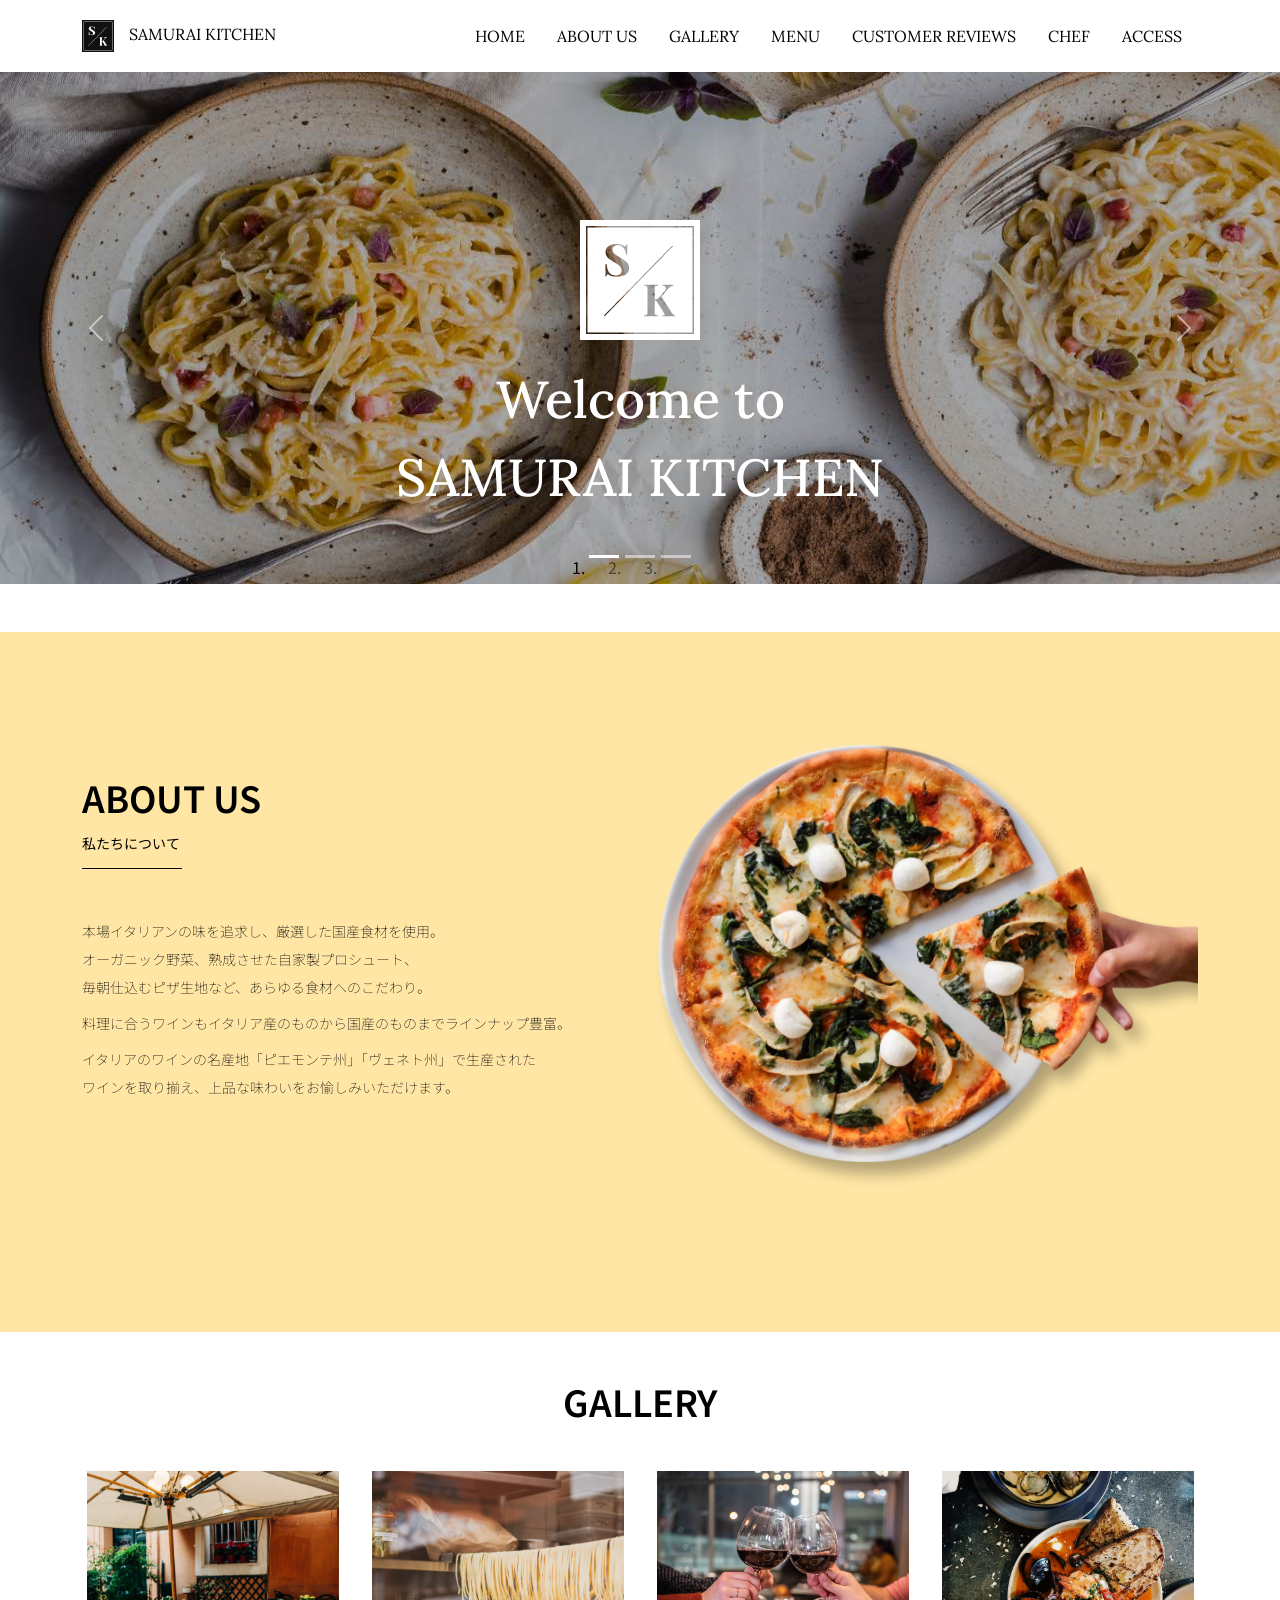
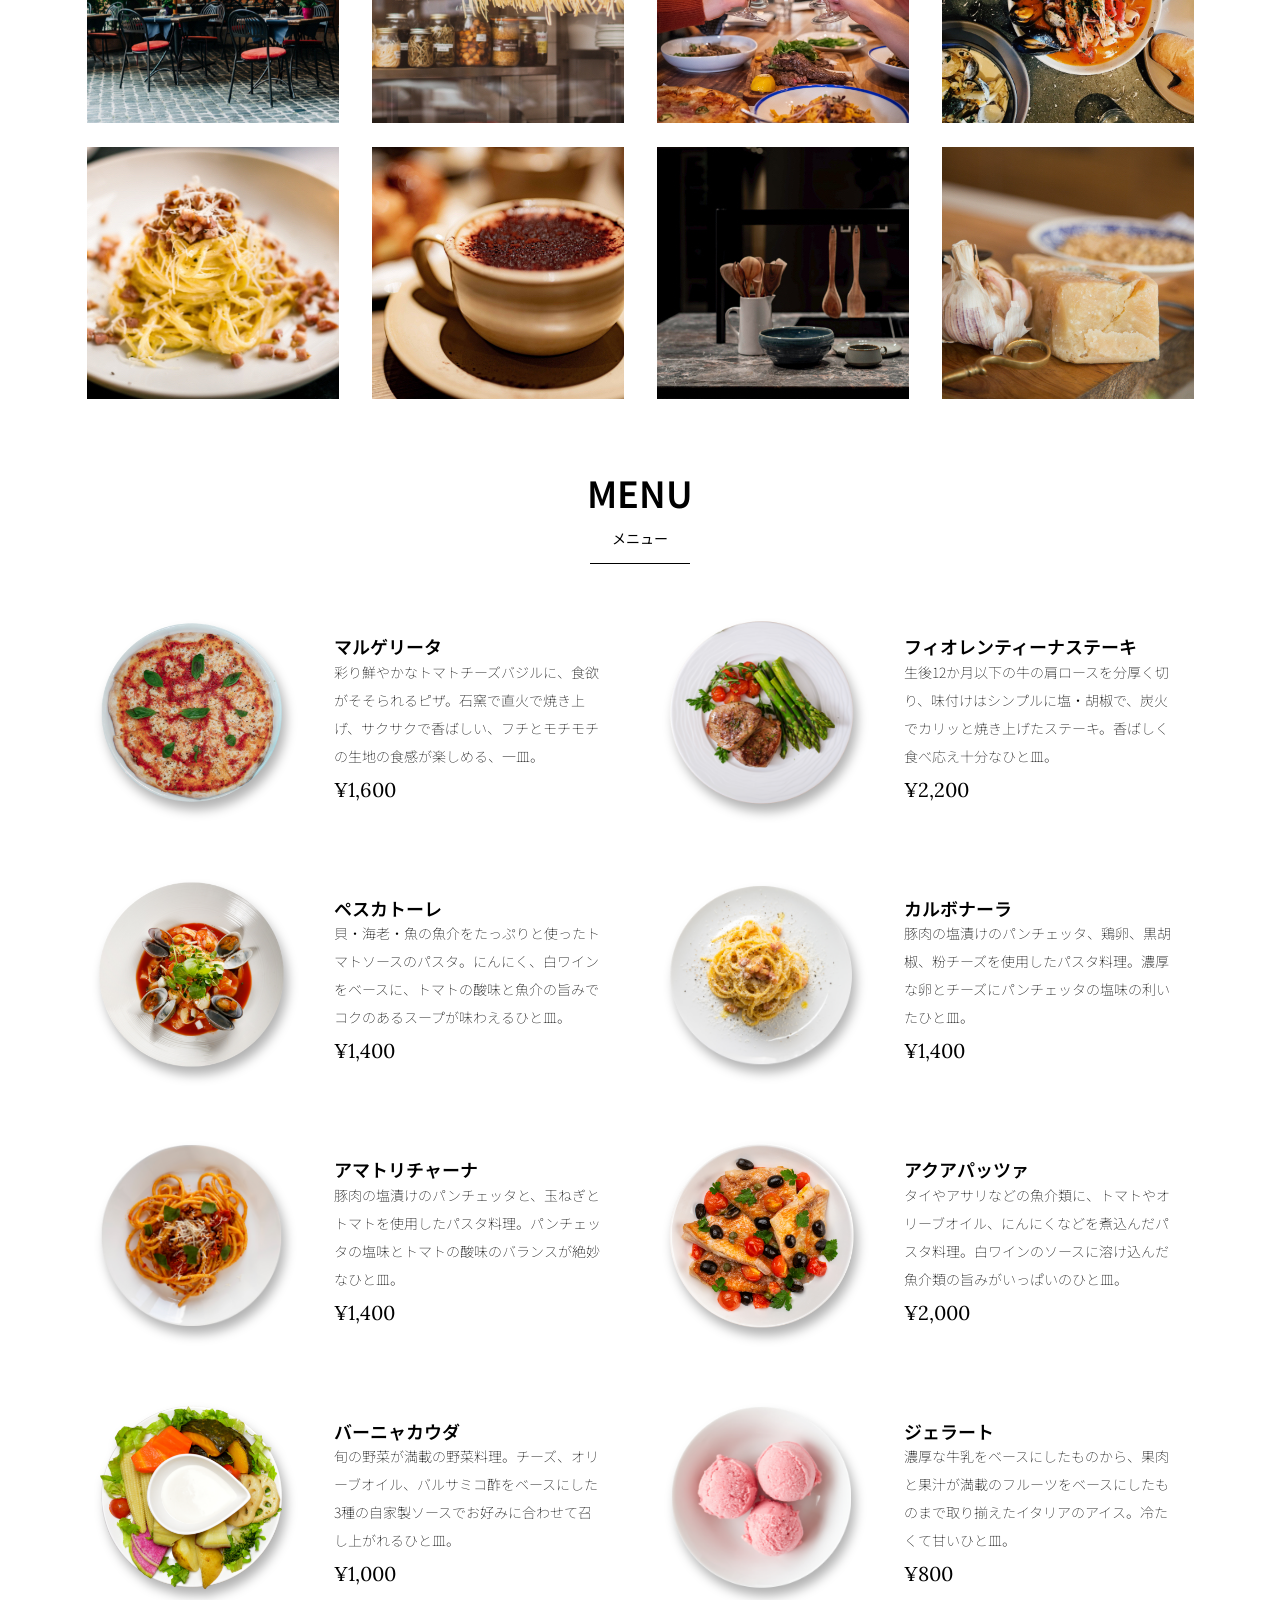
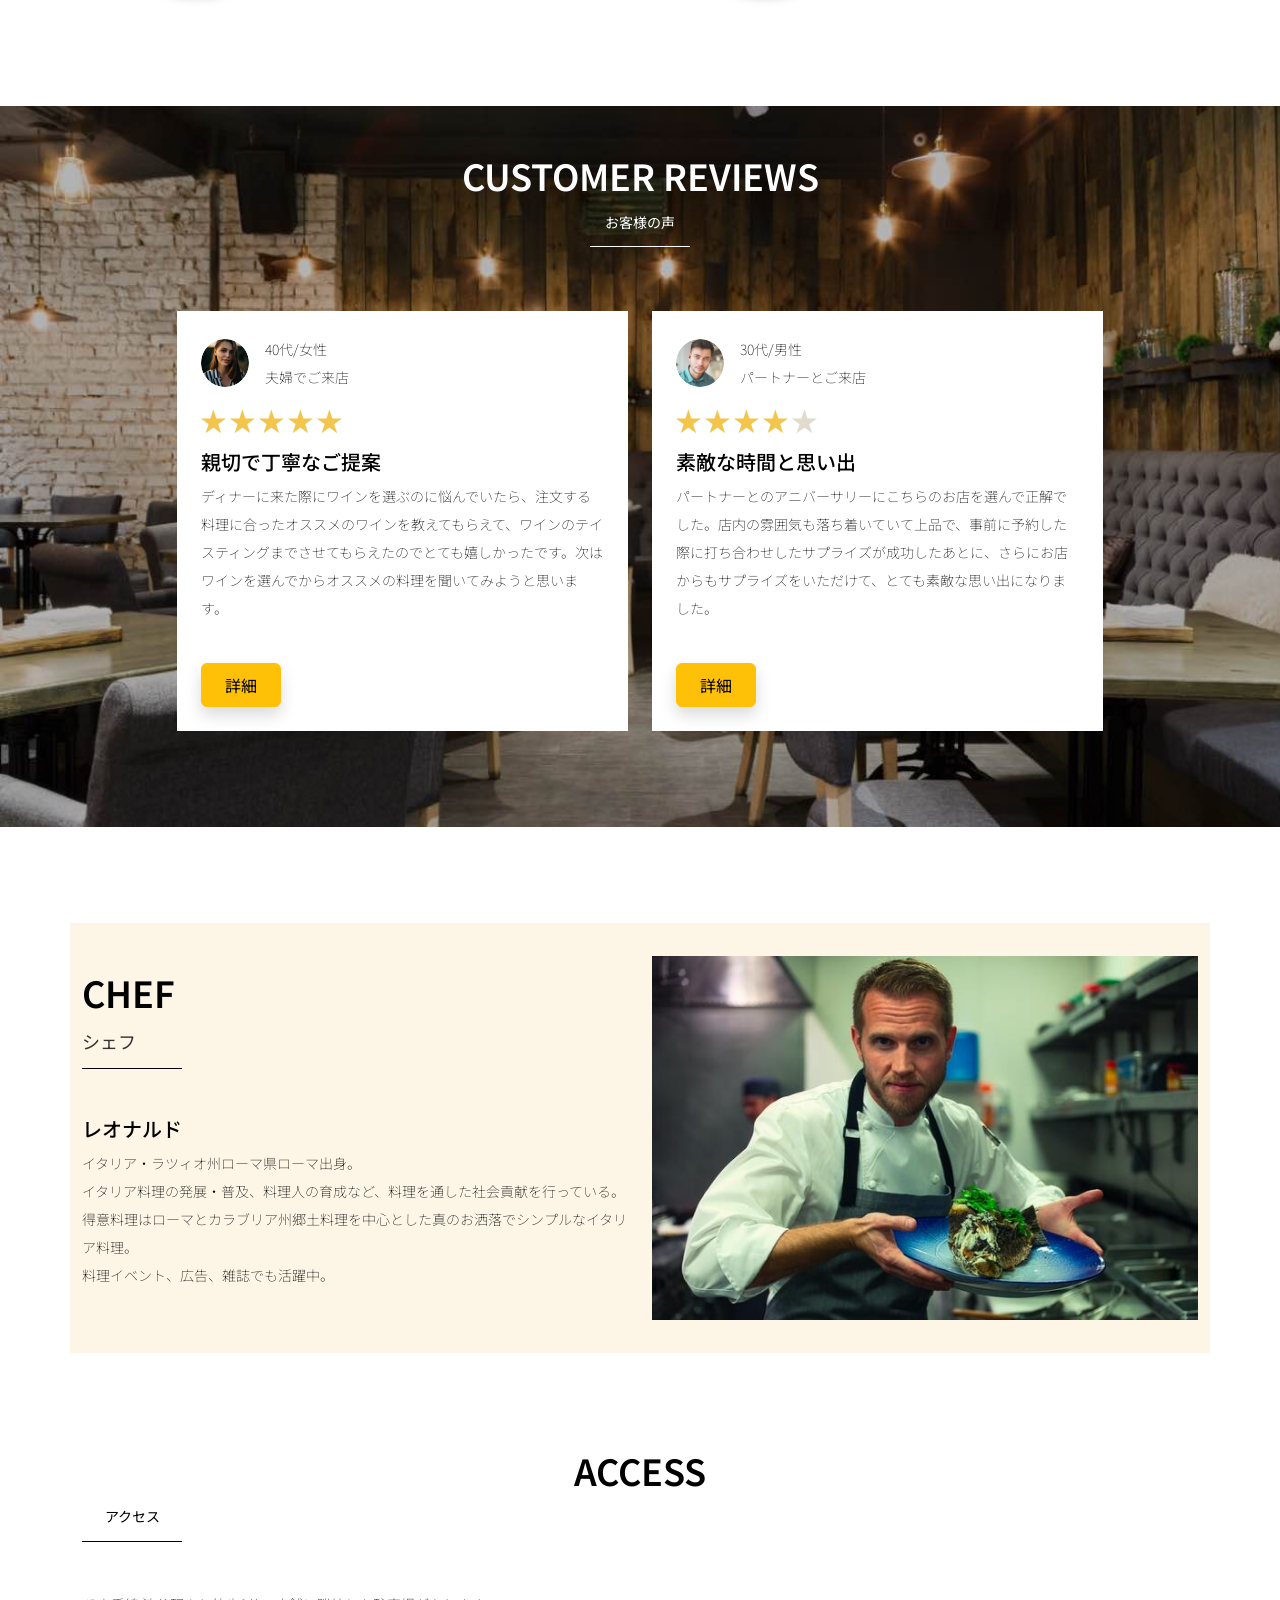
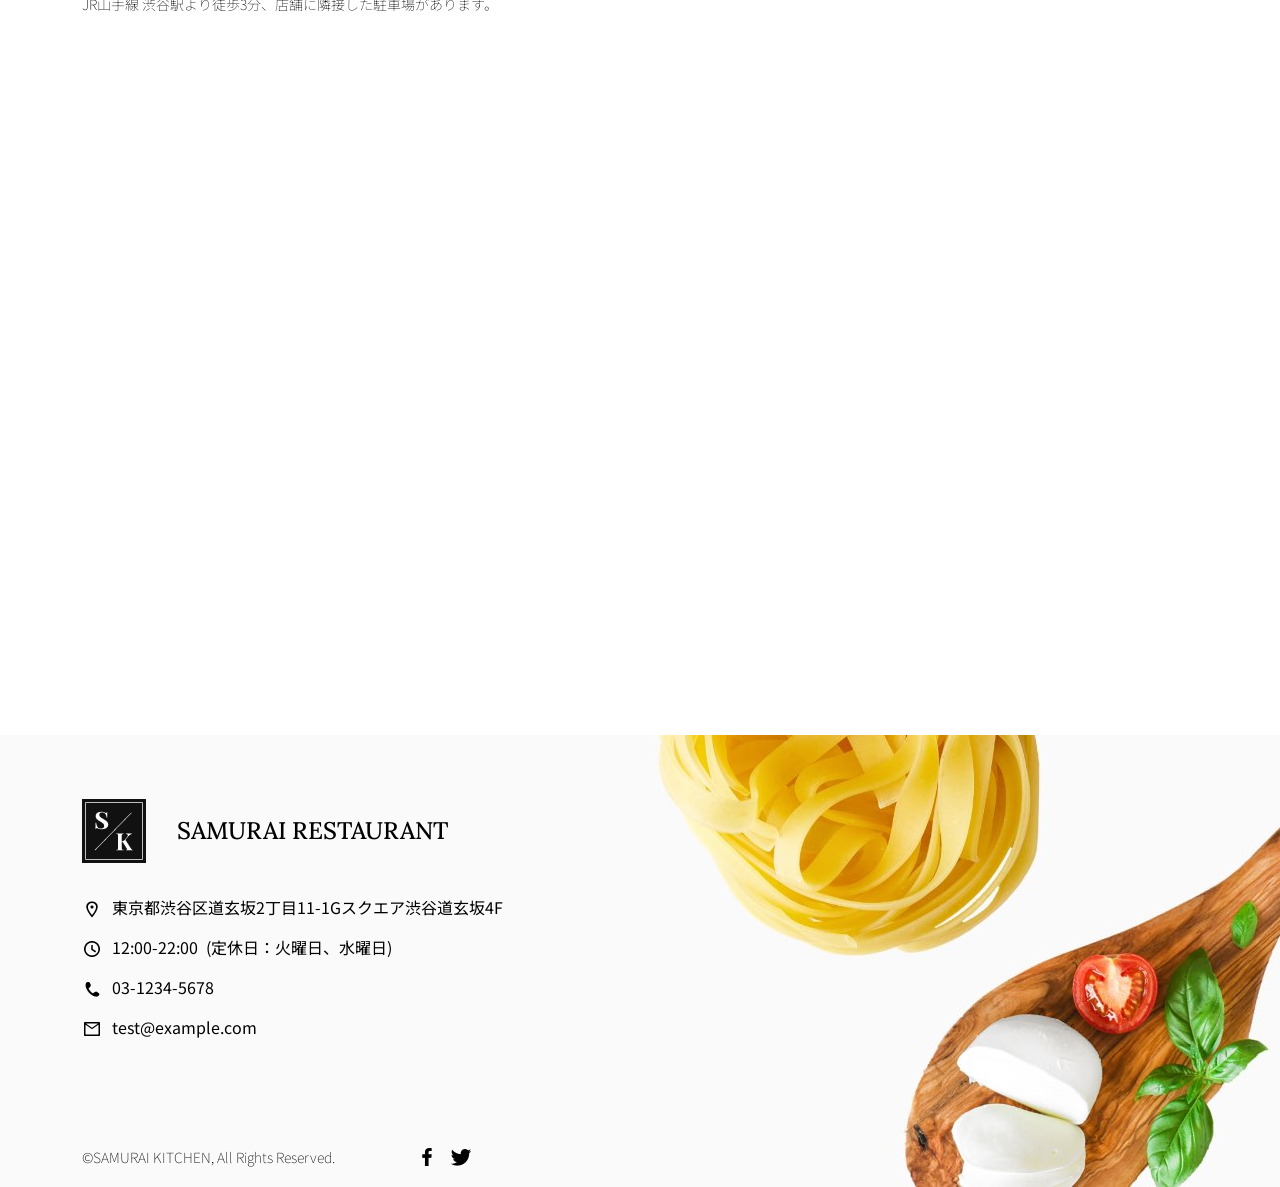
==== kadai_015/index.html @ 4222fc72 "ｶﾀﾞｲ_015" ====
<!doctype html>
<html lang="ja">

<head>
  <meta charset="utf-8">
  <meta name="viewport" content="width=device-width, initial-scale=1">
  <meta name="description" content="">
  <meta name="author" content="SAMURAI ENGINEER">
  <title>SAMURAI XD_HTML教材</title>
  <!-- ************************************************ bootstrap.min.cssの読み込み -->
  <link href="https://cdn.jsdelivr.net/npm/bootstrap@5.0.0-beta1/dist/css/bootstrap.min.css" rel="stylesheet"
    integrity="sha384-giJF6kkoqNQ00vy+HMDP7azOuL0xtbfIcaT9wjKHr8RbDVddVHyTfAAsrekwKmP1" crossorigin="anonymous">
  <!-- ************************************************ bootstrap.bundle.min.jsの読み込み -->
  <script src="https://cdn.jsdelivr.net/npm/bootstrap@5.0.0-beta1/dist/js/bootstrap.bundle.min.js"
    integrity="sha384-ygbV9kiqUc6oa4msXn9868pTtWMgiQaeYH7/t7LECLbyPA2x65Kgf80OJFdroafW" crossorigin="anonymous" defer>
  </script>

  <!-- ************************************************ Google Font読み込み -->
  <link rel="preconnect" href="https://fonts.gstatic.com">
  <link href="https://fonts.googleapis.com/css2?family=Lora&display=swap" rel="stylesheet">
  <link href="https://fonts.googleapis.com/css2?family=Noto+Sans+JP:wght@300&display=swap" rel="stylesheet">
  <!-- ************************************************ Font Awesome -->
  <link rel="stylesheet" href="https://use.fontawesome.com/releases/v5.1.0/css/all.css"
    integrity="sha384-lKuwvrZot6UHsBSfcMvOkWwlCMgc0TaWr+30HWe3a4ltaBwTZhyTEggF5tJv8tbt" crossorigin="anonymous">
  <!-- ************************************************今回作成する styles.cssの読み込み -->
  <link href="stylesheet/style.css" rel="stylesheet">
  <!-- ************************************************  -->
</head>

<body>
  <main>
    <!-- ************************************************ ナビゲーションバー開始 -->
    <!-- navbarでナビゲーションバー作成。navbar-expand-lgで画面幅が広いときハンバーガーボタンを非表示。 -->
    <nav class="navbar navbar-expand-lg">
      
      <!-- navbarのコンテナ -->
      <div class="container">
         <!-- navbar-brandはロゴ部分。独自クラスのmy_navbar_brandで細かな調整。 -->
        <a class="navbar-brand my_navbar_brand">
          
          <!-- ロゴのアイコンを配置。navbar_brand_logoは独自クラス。 -->
          <img class="img-fluid navbar_brand_logo" src="img/site_logo.png" alt="サンプル画像"><span>SAMURAI KITCHEN</span>
        </a>
        
         <!-- navbar-togglerはハンバーガーボタンを表示・非表示にするクラス。 -->
        <div class="navbar-toggler hamburger_menu" data-bs-toggle="collapse" data-bs-target="#navbarNav"
           aria-controls="navbarNav" aria-expanded="false" aria-label="Toggle navigation">
          <input type="checkbox" id="hamburger_btn_check">
          <label for="hamburger_btn_check" class="hamburger_btn">
            <img class="btn_open" src="img/button_open.png" alt="ナビゲーションバーのボタン">
            <img class="btn_close" src="img/button_close.png" alt="ナビゲーションバーのボタン">
          </label>
        </div>

        <!-- これ以降がナビゲーションメニュー部分。説明は後述。 -->
        <div class="collapse navbar-collapse justify-content-end" id="navbarNav">
          <ul class="navbar-nav">
          <li class="nav-item px-2">
             <a class="nav-link my_nav_link my-2" aria-current="page" href="#">HOME</a>
           </li>
           <li class="nav-item px-2">
             <a class="nav-link my_nav_link my-2" href="#about">ABOUT US</a>
           </li>

           <li class="nav-item px-2">
             <a class="nav-link my_nav_link my-2" href="#gallery">GALLERY</a>
           </li>
           <li class="nav-item px-2">
             <a class="nav-link my_nav_link my-2" href="#menu">MENU</a>
           </li>

           <li class="nav-item px-2">
             <a class="nav-link my_nav_link my-2" href="#review">CUSTOMER REVIEWS</a>
           </li>

              <li class="nav-item px-2">
             <a class="nav-link my_nav_link my-2" href="#chef">CHEF</a>
           </li>

           <li class="nav-item px-2">
             <a class="nav-link my_nav_link my-2" href="#access">ACCESS</a>
           </li>

         </ul>
       </div>
     </div>
   </nav>

    <!-- ************************************************ ナビゲーションバー終了 -->

    <!-- ************************************************ カルーセル開始 -->
 <!-- idのmyCarouselはインジケーター部分のdata-bs-targetと紐付く必要がある。mb-5で下方向に余白追加。 -->
   <div id="myCarousel" class="carousel slide mb-5" data-bs-ride="carousel">
 <!-- インジケーター部分 -->
     <ol class="carousel-indicators">
       <!-- この箇所と前述のidは紐付いている。data-bs-slide-toの番号がカルーセルの順番。 -->
       <li data-bs-target="#myCarousel" data-bs-slide-to="0" class="active"></li>
       <li data-bs-target="#myCarousel" data-bs-slide-to="1"></li>
       <li data-bs-target="#myCarousel" data-bs-slide-to="2"></li>
     </ol>
 <!-- carousel-inner：カルーセルのキャプションと背景画像の部分。現在は1枚目だけ表示。 -->
     <div class="carousel-inner">
       <div class="carousel-item active">
         <img src="img/slider-1.jpg" alt="SAMURAI KITCHEN-1">
         <div class="carousel-caption">
            <!-- 独自クラスで位置とフォントを変更 -->
          <h1 class="my_carousel_caption">
             Welcome to<br>
             SAMURAI KITCHEN
           </h1>
         </div>
       </div>
       <!-- カルーセル2枚目 -->
 <div class="carousel-item">
   <img src="img/slider-2.jpg" alt="サンプル画像">
   <div class="carousel-caption">
     <h1 class="my_carousel_caption">
        The fabulous combination of&nbsp;wine&nbsp;and&nbsp;food
     </h1>
   </div>
 </div>
 <!-- カルーセル３枚目 -->
 <div class="carousel-item">
   <img src="img/slider-3.jpg" alt="サンプル画像">
   <div class="carousel-caption">
     <h1 class="my_carousel_caption">Get the Italian taste<br>
       at the SAMURAI&nbsp;KITCHEN
     </h1>
   </div>
 </div>
     </div>

 <!-- コントロールボタン 左側 -->
     <a class="carousel-control-prev" href="#myCarousel" role="button" data-bs-slide="prev">
       <span class="carousel-control-prev-icon" aria-hidden="true"></span>
       <span class="visually-hidden">Previous</span>
     </a>

     <!-- コントロールボタン 右側 -->
     <a class="carousel-control-next" href="#myCarousel" role="button" data-bs-slide="next">
       <span class="carousel-control-next-icon" aria-hidden="true"></span>
       <span class="visually-hidden">Next</span>
     </a>
   </div>







    <!-- ************************************************ カルーセル終了 -->

    <!-- ************************************************ アバウトセクション開始 -->
   <section class="about_us_bg" id="about">
  <div class="container py-5 mb-5">
    <div class="row">
      
        <!--コンテンツの中央揃え。上下方向にパディング（サイズ5）。下方向にマージン（サイズ5）。 -->
    <div class="container py-5 mb-5">
         <!-- rowクラス（行） -->
        <div class="row">
           <!-- 左側カラム（6/12分割） -->
            <div class="col-lg-6 text-left">
                <!-- 上下方向にパディング（サイズ5） -->
                 <div class="py-5">
                   <!-- 下方向にマージン（サイズ5） -->
                    <h2 class="section_title about mb-5">
                      ABOUT US
                    </h2>
                     <!-- 下方向にマージン（サイズ2） -->
             <p class="mb-2">
               本場イタリアンの味を追求し、厳選した国産食材を使用。<br>
               オーガニック野菜、熟成させた自家製プロシュート、<br>
               毎朝仕込むピザ生地など、あらゆる食材へのこだわり。<br>
             </p>
                <!-- 下方向にマージン（サイズ2） -->
             <p class="mb-2">
               料理に合うワインもイタリア産のものから国産のものまでラインナップ豊富。<br>
             </p>
             
             <!-- 下方向にマージン（サイズ2） -->
             <p class="mb-2">
               イタリアのワインの名産地「ピエモンテ州」「ヴェネト州」で生産された<br>
               ワインを取り揃え、上品な味わいをお愉しみいただけます。<br>
             </p>
                 </div>
            </div>
            <!-- 右側カラム（6/12分割） -->
         <div class="col-lg-6">

              <!-- 画像を配置 -->
           <img src="img/img-about-us.png" class="img-fluid" alt="pizza">
         </div>
       </div>
     </div>

      

    </section>

    <!-- ************************************************ アバウトセクション終了 -->

    <!-- ************************************************ ギャラリーセクション開始 -->
    <section id="gallery">
      <div class="container mb-5">
        <h2 class="mb-3 section_title text text-center">GALLERY</h2>
        <p class="text-center mb-5">
        </p>

        <div class="row">
         
            <div class="col-6 col-lg-3 mb-4 d-flex justify-content-center">
              <img class="img-gluid" src="img/gallery-1.jpg" alt="サンプル画像１">
          </div>

              
          <div class="col-6 col-lg-3 mb-4 d-flex justify-content-center">
              <img class="img-gluid" src="img/gallery-2.jpg" alt="サンプル画像2">
          </div> 

        
          <div class="col-6 col-lg-3 mb-4 d-flex justify-content-center">
              <img class="img-gluid" src="img/gallery-3.jpg" alt="サンプル画像3">
          </div>

               
         <div class="col-6 col-lg-3 mb-4 d-flex justify-content-center">
              <img class="img-gluid" src="img/gallery-4.jpg" alt="サンプル画像4">
          </div>

               
         <div class="col-6 col-lg-3 mb-4 d-flex justify-content-center">
              <img class="img-gluid" src="img/gallery-5.jpg" alt="サンプル画像5">
          </div>

         <div class="col-6 col-lg-3 mb-4 d-flex justify-content-center">
              <img class="img-gluid" src="img/gallery-6.jpg" alt="サンプル画像6">
          </div>

                
         <div class="col-6 col-lg-3 mb-4 d-flex justify-content-center">
              <img class="img-gluid" src="img/gallery-7.jpg" alt="サンプル画像7">
          </div>

                 
         <div class="col-6 col-lg-3 mb-4 d-flex justify-content-center">
              <img class="img-gluid" src="img/gallery-8.jpg" alt="サンプル画像8">
          </div>
                  </div>
    </section>
    <!-- ************************************************ ギャラリーセクション終了 -->

    <!-- ************************************************ メニューセクション -->
 <section id="menu">
      <div class="container">
        <div class="row">
          <div class="col-lg-12">
            <h2 class="section_title menu text-center mb-5">MENU</h2>
          </div>
        </div>
      </div>

      <div class="container mb-5">
        <div class="row">
          <div class="col-12 col-lg-6">
            <div class="row g-0 mb-4">
              <div class="col-12 col-lg-5 text-center">
                <img src="img/margherita.png" class="img-fluid" alt="マルゲリータ">
              </div>
              <div class="col-12 col-lg-7 p-4">
              <h4 class="mb-0 menu_title">マルゲリータ</h4>
                <p class="my-auto">彩り鮮やかなトマトチーズバジルに、食欲がそそられるピザ。石窯で直火で焼き上げ、サクサクで香ばしい、フチとモチモチの生地の食感が楽しめる、一皿。</p>
                <p class="menu_price">¥1,600</p>
              </div>
            </div>
          </div>

          <div class="col-12 col-lg-6">
            <div class="row g-0 mb-4">
              <div class="col-12 col-lg-5 text-center">
              <img src="img/steak.png" class="img-fluid" alt="フィオレンティーナステーキ">
              </div>
              <div class="col-12 col-lg-7 p-4">
                <h4 class="mb-0 menu_title">フィオレンティーナステーキ</h4>
                <p class="my-auto">生後12か月以下の牛の肩ロースを分厚く切り、味付けはシンプルに塩・胡椒で、炭火でカリッと焼き上げたステーキ。香ばしく食べ応え十分なひと皿。</p>
                <p class="menu_price">¥2,200</p>
              </div>
            </div>
          </div>

          <div class="col-12 col-lg-6">
            <div class="row g-0 mb-4">
              <div class="col-12 col-lg-5 text-center">
                <img src="img/pescatore.png" class="img-fluid" alt="ペスカトーレ">
              </div>
              <div class="col-12 col-lg-7 p-4">
                <h4 class="mb-0 menu_title">ペスカトーレ</h4>
                <p class="my-auto">貝・海老・魚の魚介をたっぷりと使ったトマトソースのパスタ。にんにく、白ワインをベースに、トマトの酸味と魚介の旨みでコクのあるスープが味わえるひと皿。</p>
                <p class="menu_price">¥1,400</p>
              </div>
            </div>
          </div>

          <div class="col-12 col-lg-6">
            <div class="row g-0 mb-4">
              <div class="col-12 col-lg-5 text-center">
                <img src="img/carbonara.png" class="img-fluid" alt="カルボナーラ">
              </div>
              <div class="col-12 col-lg-7 p-4">
                <h4 class="mb-0 menu_title">カルボナーラ</h4>
                <p class="my-auto">豚肉の塩漬けのパンチェッタ、鶏卵、黒胡椒、粉チーズを使用したパスタ料理。濃厚な卵とチーズにパンチェッタの塩味の利いたひと皿。</p>
                <p class="menu_price">¥1,400</p>
              </div>
            </div>
          </div>

          <div class="col-12 col-lg-6">
            <div class="row g-0 mb-4">
              <div class="col-12 col-lg-5 text-center">
                <img src="img/amatriciana.png" class="img-fluid" alt="アマトリチャーナ">
              </div>
              <div class="col-12 col-lg-7 p-4">
                <h4 class="mb-0 menu_title">アマトリチャーナ</h4>
                <p class="my-auto">豚肉の塩漬けのパンチェッタと、玉ねぎとトマトを使用したパスタ料理。パンチェッタの塩味とトマトの酸味のバランスが絶妙なひと皿。</p>
                <p class="menu_price">¥1,400</p>
              </div>
            </div>
          </div>

          <div class="col-12 col-lg-6">
            <div class="row g-0 mb-4">
              <div class="col-12 col-lg-5 text-center">
                <img src="img/acqua-pazza.png" class="img-fluid" alt="アクアパッツァ">
              </div>
              <div class="col-12 col-lg-7 p-4">
                <h4 class="mb-0 menu_title">アクアパッツァ</h4>
                <p class="my-auto">タイやアサリなどの魚介類に、トマトやオリーブオイル、にんにくなどを煮込んだパスタ料理。白ワインのソースに溶け込んだ魚介類の旨みがいっぱいのひと皿。</p>
                <p class="menu_price">¥2,000</p>
              </div>
            </div>
          </div>

          <div class="col-12 col-lg-6">
            <div class="row g-0 mb-4">
              <div class="col-12 col-lg-5 text-center">
                <img src="img/bagna-cauda.png" class="img-fluid" alt="バーニャカウダ">
              </div>
              <div class="col-12 col-lg-7 p-4">
                <h4 class="mb-0 menu_title">バーニャカウダ</h4>
                <p class="my-auto">旬の野菜が満載の野菜料理。チーズ、オリーブオイル、バルサミコ酢をベースにした3種の自家製ソースでお好みに合わせて召し上がれるひと皿。</p>
                <p class="menu_price">¥1,000</p>
              </div>
            </div>
          </div>

          <div class="col-12 col-lg-6">
            <div class="row g-0 mb-4">
              <div class="col-12 col-lg-5 text-center">
                <img src="img/gelato.png" class="img-fluid" alt="ジェラート">
              </div>
              <div class="col-12 col-lg-7 p-4">
                <h4 class="mb-0 menu_title">ジェラート</h4>
                <p class="my-auto">濃厚な牛乳をベースにしたものから、果肉と果汁が満載のフルーツをベースにしたものまで取り揃えたイタリアのアイス。冷たくて甘いひと皿。</p>
                <p class="menu_price">¥800</p>
              </div>
            </div>
          </div>
        </div>
      </div>
    </section>

    <!-- ************************************************ メニューセクション終了 -->

    <!-- ************************************************ レビューセクション開始 -->
     <section id="review">
      <div class="review_wrapper">
        <div class="container py-5 mb-5">
          <div class="text-center mb-5">
            <h2 class="section_title review text-center text-white">CUSTOMER REVIEWS</h2>
          </div>
          <div class="row pb-5 justify-content-center">
            <div class="col-12 col-lg-5 mt-3">
              <div class="bg-white h_420">
                <div class="p-4">
                  <div class="d-flex align-items-center">
                    <img src="img/customer-woman.png" class="reviewer_img" alt="サンプル画像">
                    <div>
                      <p class="my-0">40代/女性</p>
                      <p class="my-0">夫婦でご来店</p>
                    </div>
                  </div>
                  <div class="my-3">
                    <img src="img/star-point.png" class="star_img" alt="star">
                    <img src="img/star-point.png" class="star_img" alt="star">
                    <img src="img/star-point.png" class="star_img" alt="star">
                    <img src="img/star-point.png" class="star_img" alt="star">
                    <img src="img/star-point.png" class="star_img" alt="star">
                  </div>
                  <h5>親切で丁寧なご提案</h5>
                  <p>
                    ディナーに来た際にワインを選ぶのに悩んでいたら、注文する料理に合ったオススメのワインを教えてもらえて、ワインのテイスティングまでさせてもらえたのでとても嬉しかったです。次はワインを選んでからオススメの料理を聞いてみようと思います。
                  </p>
                  <button type="button" class="btn btn-warning shadow fix_bottom">詳細</button>
                </div>
              </div>
            </div>
            <div class="col-12 col-lg-5 mt-3">
              <div class="bg-white h_420">
                <div class="p-4">
                  <div class="d-flex align-items-center">
                    <img src="img/customer-man.png" class="reviewer_img" alt="サンプル画像">
                    <div>
                      <p class="my-0">30代/男性</p>
                      <p class="my-0">パートナーとご来店</p>
                    </div>
                  </div>
                  <div class="my-3">
                    <img src="img/star-point.png" class="star_img" alt="star">
                    <img src="img/star-point.png" class="star_img" alt="star">
                    <img src="img/star-point.png" class="star_img" alt="star">
                    <img src="img/star-point.png" class="star_img" alt="star">
                    <img src="img/star-no-point.png" class="star_img" alt="no-star">
                  </div>
                  <h5>素敵な時間と思い出</h5>
                  <p>
                    パートナーとのアニバーサリーにこちらのお店を選んで正解でした。店内の雰囲気も落ち着いていて上品で、事前に予約した際に打ち合わせしたサプライズが成功したあとに、さらにお店からもサプライズをいただけて、とても素敵な思い出になりました。
                  </p>
                  <button type="button" class="btn btn-warning shadow fix_bottom">詳細</button>
                </div>
              </div>
            </div>
          </div>
        </div>
      </div>
    </section> 
    <!-- ************************************************ レビューセクション終了 -->
    <!--**************CHEFセクション-->
         <section id="CHEF">
          <div class="container py-5 mb-5">
      <div class="row chef_wrapper">
                <div class="col-lg-6 text-left mb-5">
            <h2 class="section_title chef mt-5 mb-5">CHEF</h2>
                  <h5>レオナルド</h5>
                  <p>
                    イタリア・ラツィオ州ローマ県ローマ出身。<br>
                    イタリア料理の発展・普及、料理人の育成など、料理を通した社会貢献を行っている。
                    <br>
                    得意料理はローマとカラブリア州郷土料理を中心とした真のお洒落でシンプルなイタリア料理。 <br>
                  料理イベント、広告、雑誌でも活躍中。
                  </p>
                </div>
                  <!-- 右側カラム（6/12分割） -->
                   <div class="col-lg-6 d-flex align-items-center">

              <!-- 画像を配置 -->
          <img src="img/chef.jpg" class="img-fluid" alt="chef">
          </div>
        </div>
      </div>
    </section> 






    <!--******************************CHEFセクションおわり-->
    <!-- ************************************************ アクセスセクション開始 -->
    <section id="access">
      <div class="container">

        <div class="row">
          <div class="col-lg-12 text-senter mb-5">
            <h2 class="section_title text-center access mb-5">ACCESS</h2>
            <p>JR山手線 渋谷駅より徒歩3分、店舗に隣接した駐車場があります。</p>
          </div>
        </div>
      </div>


      <div class="container mb-5 px-2">
        <!--まっぷ-->

        <iframe src="https://www.google.com/maps/embed?pb=!1m18!1m12!1m3!1d3241.28049738282!2d139.74691337594655!3d35.670094730585376!2m3!1f0!2f0!3f0!3m2!1i1024!2i768!4f13.1!3m3!1m2!1s0x60188b602972bb83%3A0xa6b553df33a5bd04!2zU0FNVVJBSSBFTkdJTkVFUiDkvo3jgqjjg7Pjgrjjg4vjgqI!5e0!3m2!1sja!2sjp!4v1775289536751!5m2!1sja!2sjp" 
          width="800" height="600" style="border:0;" allowfullscreen="" loading="lazy"></iframe>

          </div>
        </section>
    <!-- ************************************************ アクセスセクション終了 -->


    <!-- ************************************************ フッター開始 -->
    <!-- フッター開始 -->
    <footer id="footer">
      <div class="container">
        <div class="row">
          <div class="col-12 col-lg-6 position-relative">
            <div class="row pt-5">
              <div class="col-lg-2 text-center my-3">
                <img class="img-fluid footer_brand_logo" src="img/site_logo.png" alt="サンプル画像">
              </div>
              <div class="col-lg-10 align-self-center my-3">
                <h2 class="m-0 footer_text">SAMURAI RESTAURANT</h2>
              </div>
            </div>

            <div class="restaurant_info py-3">
              <div class="d-flex mb-3">
                <img src="img/icon-Marker.png" alt="marker">
                <p class="p-0 m-0">東京都渋谷区道玄坂2丁目11-1Gスクエア渋谷道玄坂4F</p>
              </div>
              <div class="d-flex mb-3">
                <img src="img/icon-Clock.png" alt="clock">
                <p class="p-0 m-0">12:00-22:00&nbsp;&nbsp;(定休日：火曜日、水曜日)</p>
              </div>
              <div class="d-flex mb-3">
                <img src="img/icon-Phone.png" alt="phone">
                <p class="p-0 m-0">03-1234-5678</p>
              </div>
              <div class="d-flex mb-3">
                <img src="img/icon-Mail.png" alt="mail">
                <p class="p-0 m-0">test@example.com</p>
              </div>
            </div>

            <div class="copy_right align-items-center">
              <p>
                ©SAMURAI KITCHEN, All Rights Reserved.
              </p>
              <img src="img/icon-facebook.png" class="sns_img" alt="facebook">
              <img src="img/icon-twitter.png" class="sns_img" alt="twitter">
            </div>
          </div>

          <div class="col-12 col-lg-6 d-none d-lg-block">
            <img src="img/background-footer.jpg" alt="背景画像">
          </div>
        </div>
      </div>
    </footer>
    <!-- フッター終了 -->
---- kadai_015/stylesheet/style.css ----
/* ----------------------------------------------- 共通 */
html,
body {
  overflow-x: hidden;
}

body {
  color: #000000;
  font-family: 'Noto Sans JP', sans-serif;
  padding-bottom: 0;

}

p {
  line-height: 2.0em;
  font-weight: 100;
  font-style: normal;
  font-size: 14px;

}



/* ----------------------------------------------- ナビゲーションバー */

 /* サイズを32pxの正方形へ変更 */
 .navbar_brand_logo {
  width: 32px;
  height: 32px;
  

  /* imgはインライン要素なのでインラインブロックに設定 */
  display: inline-block;

  /* "SAMURAI KITCHEN" 文字との空白を15pxに設定 */
  margin-right: 15px;
}
/* カンマで区切ると複数のクラスに適用可能 */
.my_navbar_brand,
.my_nav_link {

  /* フォントサイズを16pxに設定 */
  font-size: 16px;

  /* フォントをserif体に設定 */
  font-family: 'Lora', serif;

  /* フォント色を黒色に設定 */
  color: #000000 !important;
}

/* Bootstrapのボタンに初期設定されている周囲のborder（枠線）を消す */
.navbar-toggler {
  padding: 0 !important;
  border: none;
}
#hamburger_btn_check:checked~.hamburger_btn .btn_close {
  display:block;
}
#hamburger_btn_check:checked~.hamburger_btn .btn_open {
  display: none;
}
.btn_close {
  display: none;
}
/* ハンバーガーボタンが押されているかを判断するためのチェックボックスは隠す */
#hamburger_btn_check {
  display: none;
}

.section_title::after {
 display: block;
 font-size:14px;
 font-weight:400;
 padding:16px 0 16px;

 width:100px;
 border-bottom: solid 1px #000000;
}
/* ----------------------------------------------- カールセル */
.my_carousel_caption {  
font-size: 52px;
  padding-top:  1.25rem;
  padding-bottom: 1.25rem;
  color: #fff;
   /* テキスト中央揃え */
  text-align: center;
  font-family: 'Lora', serif;
  line-height: 1.5em;
  }
  .my_carousel_caption::before {
    content: url(../img/logoSymbol_White.png);
    display: block;
      }
    * スマートフォン画面幅（画面幅が最大375pxまで）の場合、以下のスタイルを適用。 */
    @media screen and  (max-width: 375px) {
      .my_carousel_caption {
   /* フォントサイズを27pxにする */
    font-size: 27px;
      }
    }
    /* carousel-itemの高さを32remに指定 */
.carousel-item {
  height: 32rem;
}

/*carousel-item直下の子要素imgタグに設定 */
.carousel-item>img {

  /* 絶対位置を指定 */
  position: absolute;
  top: 0;
  left: 0;
  min-width: 100%;

  /* 高さはcarousel-itemに揃える */
  height: 32rem;
}
    



/* ----------------------------------------------- アバウト */
.about::after {
  content: "私たちについて";
}
.section_title {
   /* フォントサイズ36px */
   font-size: 36px;
 
   /* フォントの太さ600 標準は400です */
   font-weight: 600;
 }

.about_us_bg {
  background-color: #ffE6A5;
}

/* ----------------------------------------------- ギャラリー */

.gallery::after {
  content: "ギャラリー";
  margin: 0 auto 0;
}



/* ----------------------------------------------- メニュー */

.menu::after {
  content: "メニュー";
  margin: 0 auto 0;

}

.menu_title {
  font-size: 18px;
  font-weight: 600;
  font-style: normal;
}
.menu_price {
  font-size: 20px;
  font-weight: 400;
  font-family: 'Lora',serif;
}

/* ----------------------------------------------- レビュー */


/* 背景画像を設定 */
.review_wrapper {
  background-image: url(../img/background-reviews.jpg);
  background-repeat: no-repeat;
  background-size: cover;
}

/* サブタイトルを擬似要素で表示 */
.review::after {
  content: "お客様の声";
  margin: 0 auto 0;
  border-bottom: solid 1px #FFFFFF;
}
/* 白い背景色の高さを固定 */
.h_420 {
  height: 420px;
  position: relative;
}

/* レビューの画像を修正 */
.reviewer_img {
  /* サイズを48px  */
  width: 48px;
  height: 48px;

  /* 円形にします */
  border-radius: 50%;
  margin-right: 16px;
}
/* 星のアイコン画像です */
.star_img {
  /* サイズを25pxにします */
  width: 25px;
  height: 25px;
}
.h_420 {
  height: 420px;
  /* positionプロパティを設定 */
  position: relative;
}
/* 詳細ボタンを下部に固定 */
.fix_bottom {
/* positionプロパティで絶対配置 */
  position: absolute;
/* ボタンのサイズ変更 */
  width: 80px;
  height: 44px;
/* 左から24px、下から24pxの位置に配置 */
  left: 24px;
  bottom: 24px;
}
/*----------シェフ*/
.chef_wrapper {
  background-color: #fdf5e6;
}
.chef::after {
  content: "シェフ";
  display: block;    /* ブロック要素で下に表示 */
  margin: 0;         /* 左寄せに変更。中央寄せしない */
  font-size: 18px;   /* 必要なら調整 */
  color: #333;       /* 必要なら調整 */
  font-weight: normal; /* 必要なら調整 */
}
.section_title {
   /* フォントサイズ36px */
   font-size: 36px;
 
   /* フォントの太さ600 標準は400です */
   font-weight: 600;
 }


/*-----------シェフおわり*/
/* ----------------------------------------------- アクセス */
.access::after {
  content: "アクセス";
}





/* ----------------------------------------------- フッター */
    #footer {
  background-color: #FAFAFA;
}

.copy_right {
  font-size: 14px;
  position: absolute;
  bottom: 1rem;
  left: 12px;
  display: flex;
}

.copy_right>p {
  margin-right: 5rem;
  margin-bottom: 0;
}

.copy_right>img.sns_img {
  height: 24px;
  width: 24px;
  margin-right: 10px;
  margin-top: 0;
}

.restaurant_info p {
  font-weight: 400;
  line-height: 1.5;
  font-size: 16px;
}

.restaurant_info img {
  width: 20px;
  height: 20px;
  margin-right: 10px;
  line-height: 1.5;
  margin-top: auto;
}

.footer_brand_logo {
  width: 64px;
  height: 64px;
  display: inline-block;
  margin-right: 15px;
}

.footer_text {
  font-size: 24px;
  font-family: 'Lora', serif;
}

@media screen and (max-width: 991px) {
  .footer_text,
  .copy_right {
    margin-top: 2rem;
    text-align: center;
    position: relative;
  }

  .copy_right>p,img {
    margin-right: 1rem;
    font-size: 14px;
    margin: 0;
    line-height: 35px;
  }
}
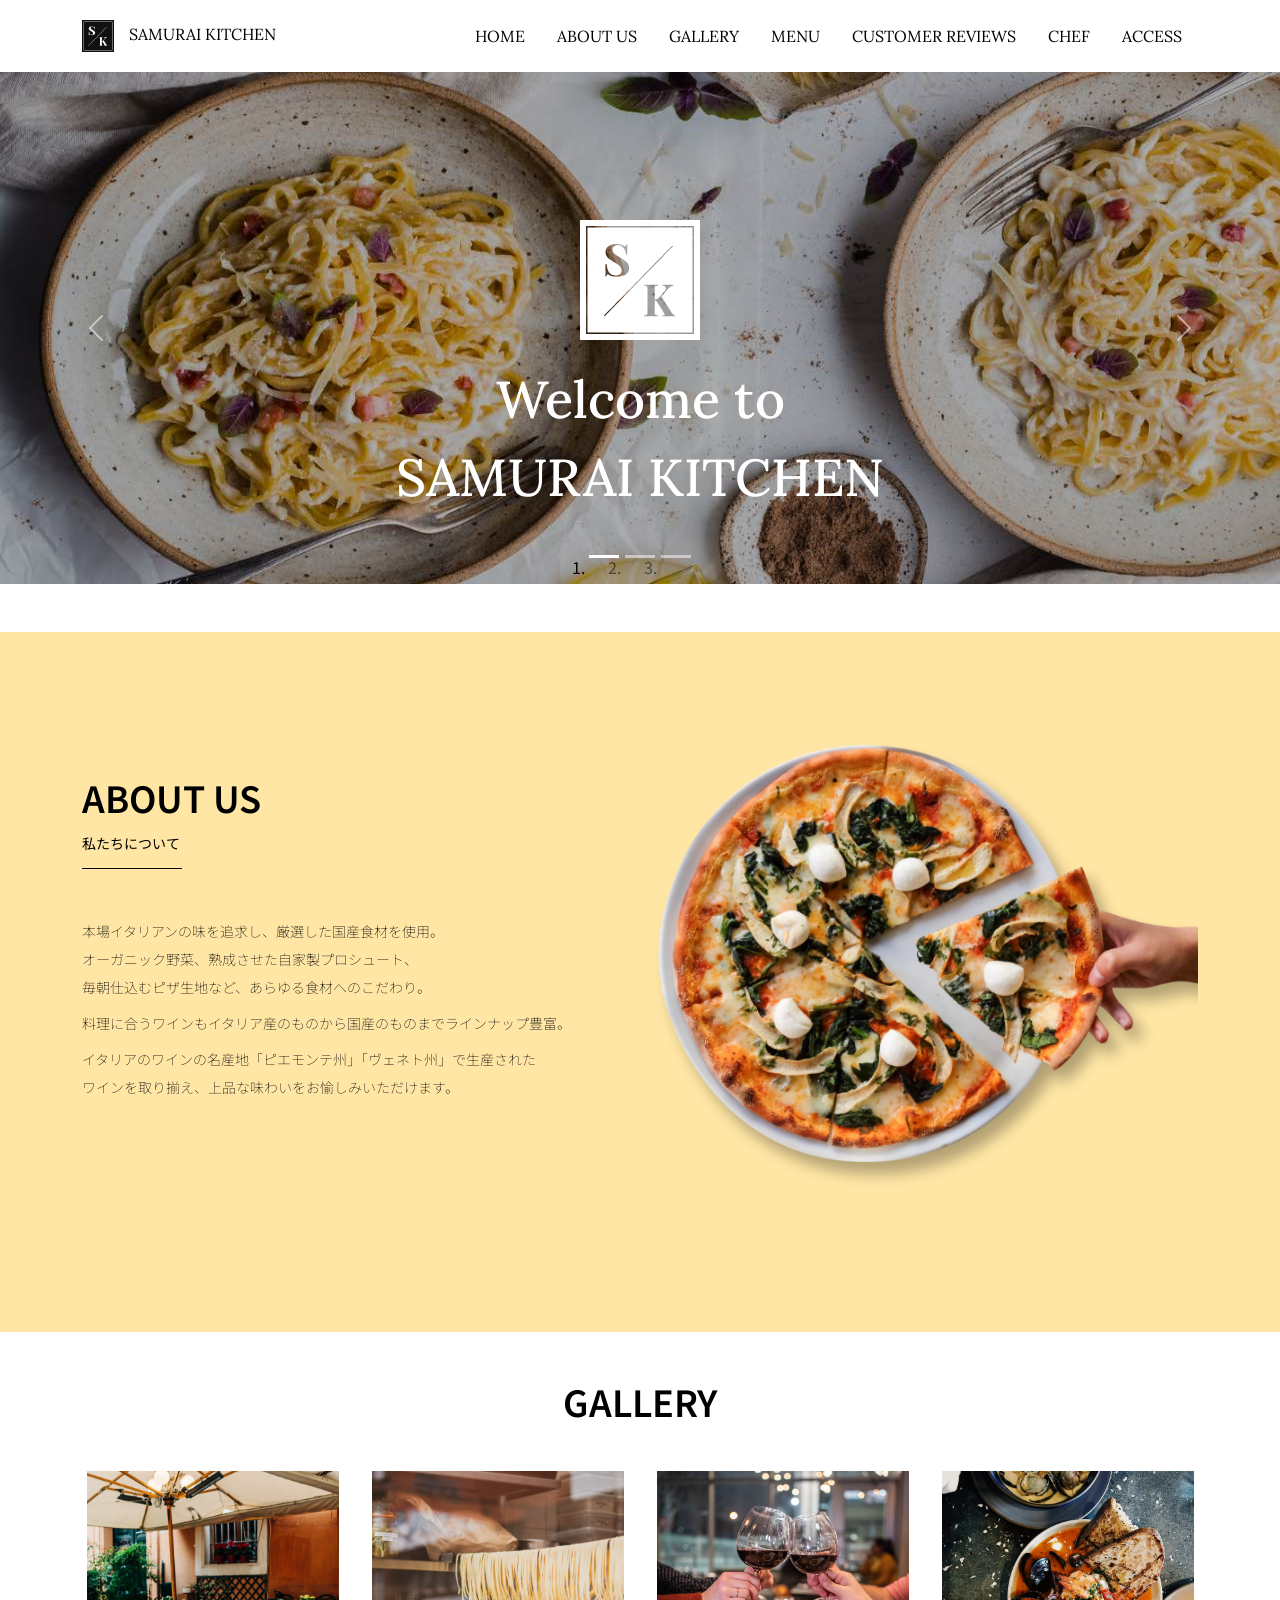
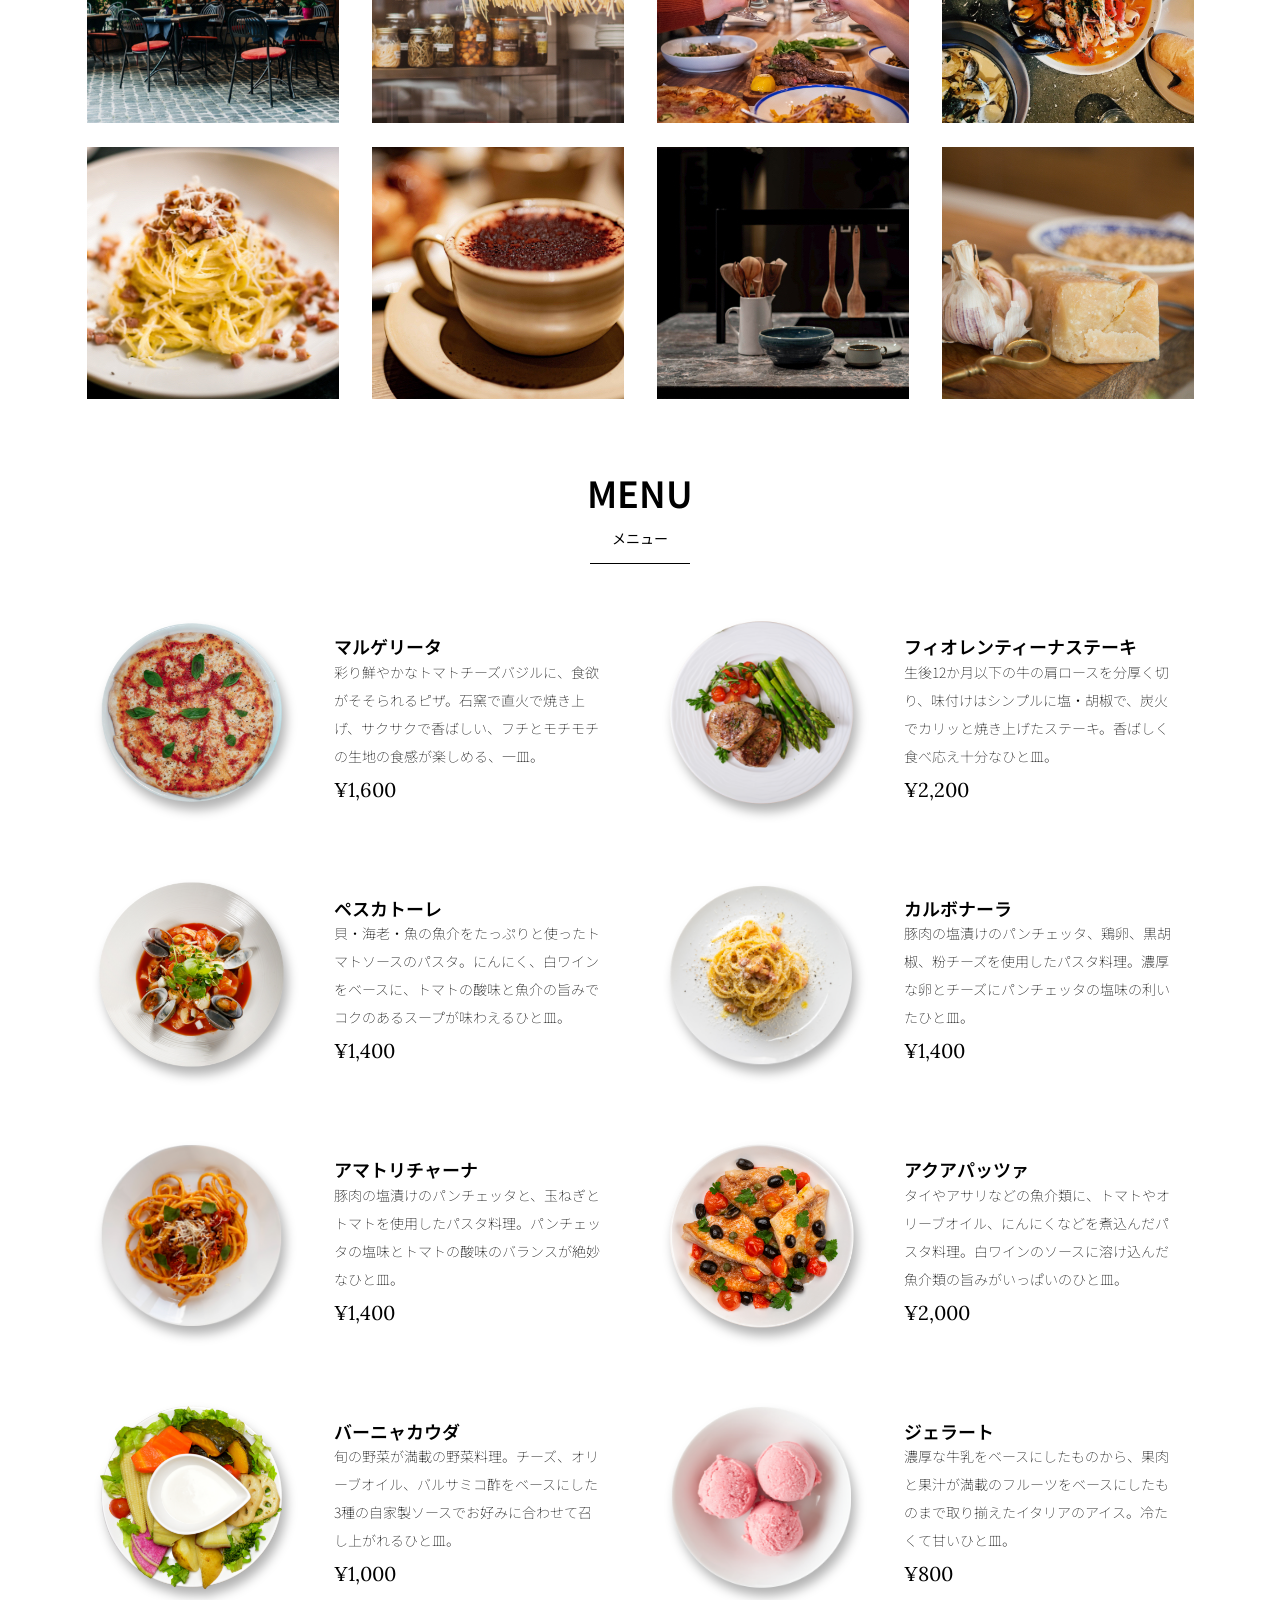
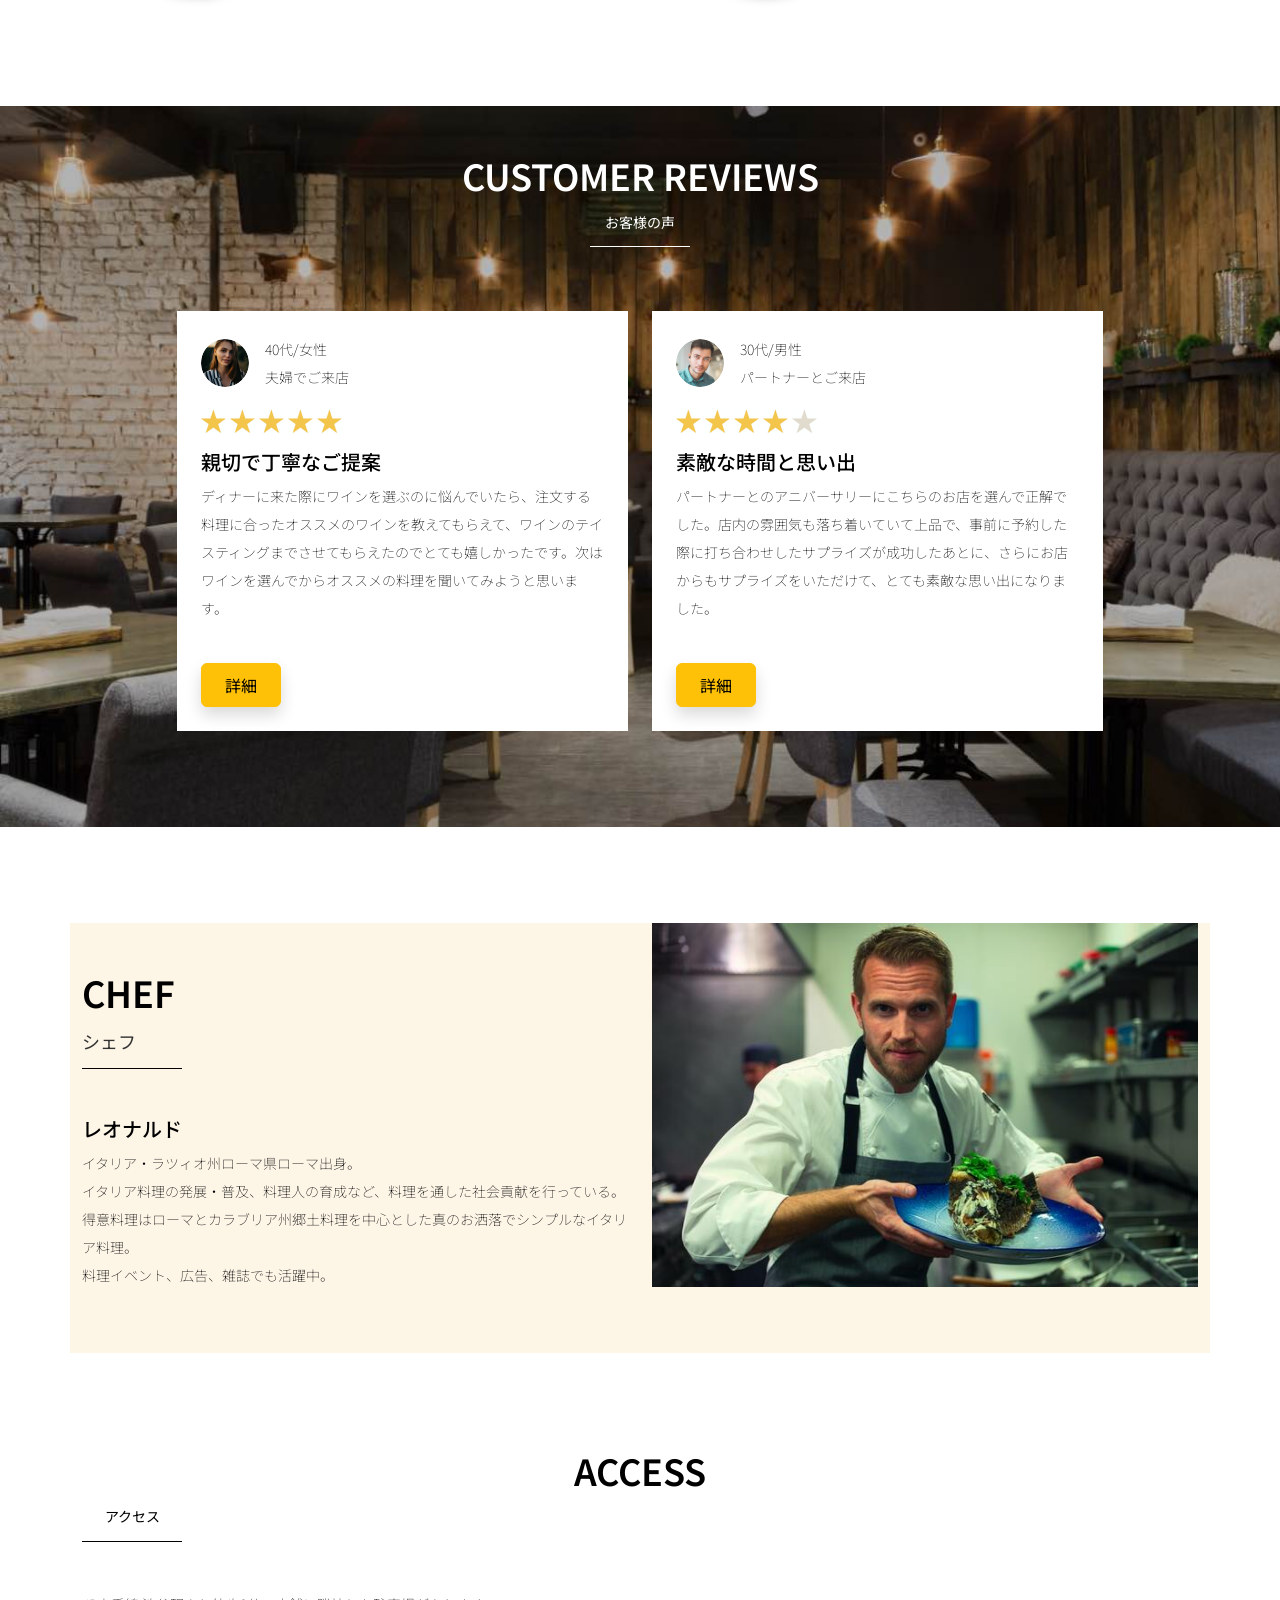
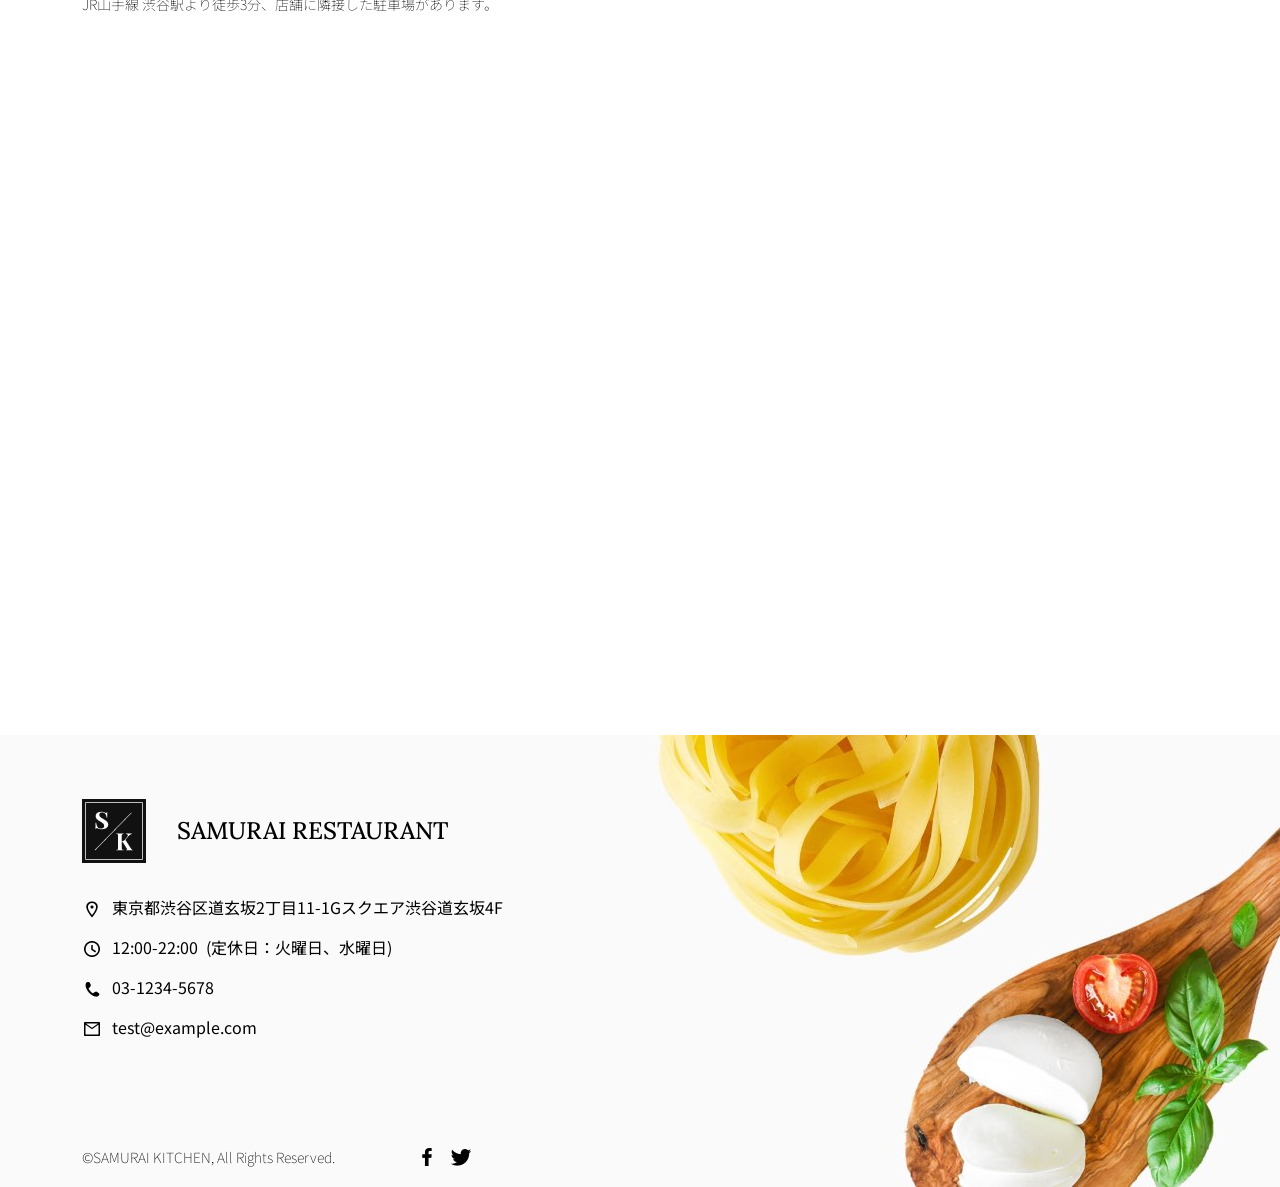
==== commit 420cbfc1: "Add files via upload" ====
--- a/kadai_015/index.html
+++ b/kadai_015/index.html
@@ -436,9 +436,9 @@
     </section> 
     <!-- ************************************************ レビューセクション終了 -->
     <!--**************CHEFセクション-->
-         <section id="CHEF">
+         <section id="chef">
           <div class="container py-5 mb-5">
-      <div class="row chef_wrapper">
+      <div class="row chef_bg">
                 <div class="col-lg-6 text-left mb-5">
             <h2 class="section_title chef mt-5 mb-5">CHEF</h2>
                   <h5>レオナルド</h5>
@@ -451,7 +451,7 @@
                   </p>
                 </div>
                   <!-- 右側カラム（6/12分割） -->
-                   <div class="col-lg-6 d-flex align-items-center">
+                   <div class="col-lg-6">
 
               <!-- 画像を配置 -->
           <img src="img/chef.jpg" class="img-fluid" alt="chef">
@@ -459,13 +459,7 @@
         </div>
       </div>
     </section> 
-
-
-
-
-
-
-    <!--******************************CHEFセクションおわり-->
+     <!--******************************CHEFセクションおわり-->
     <!-- ************************************************ アクセスセクション開始 -->
     <section id="access">
       <div class="container">
--- a/kadai_015/stylesheet/style.css
+++ b/kadai_015/stylesheet/style.css
@@ -219,7 +219,7 @@
   bottom: 24px;
 }
 /*----------シェフ*/
-.chef_wrapper {
+.chef_bg {
   background-color: #fdf5e6;
 }
 .chef::after {
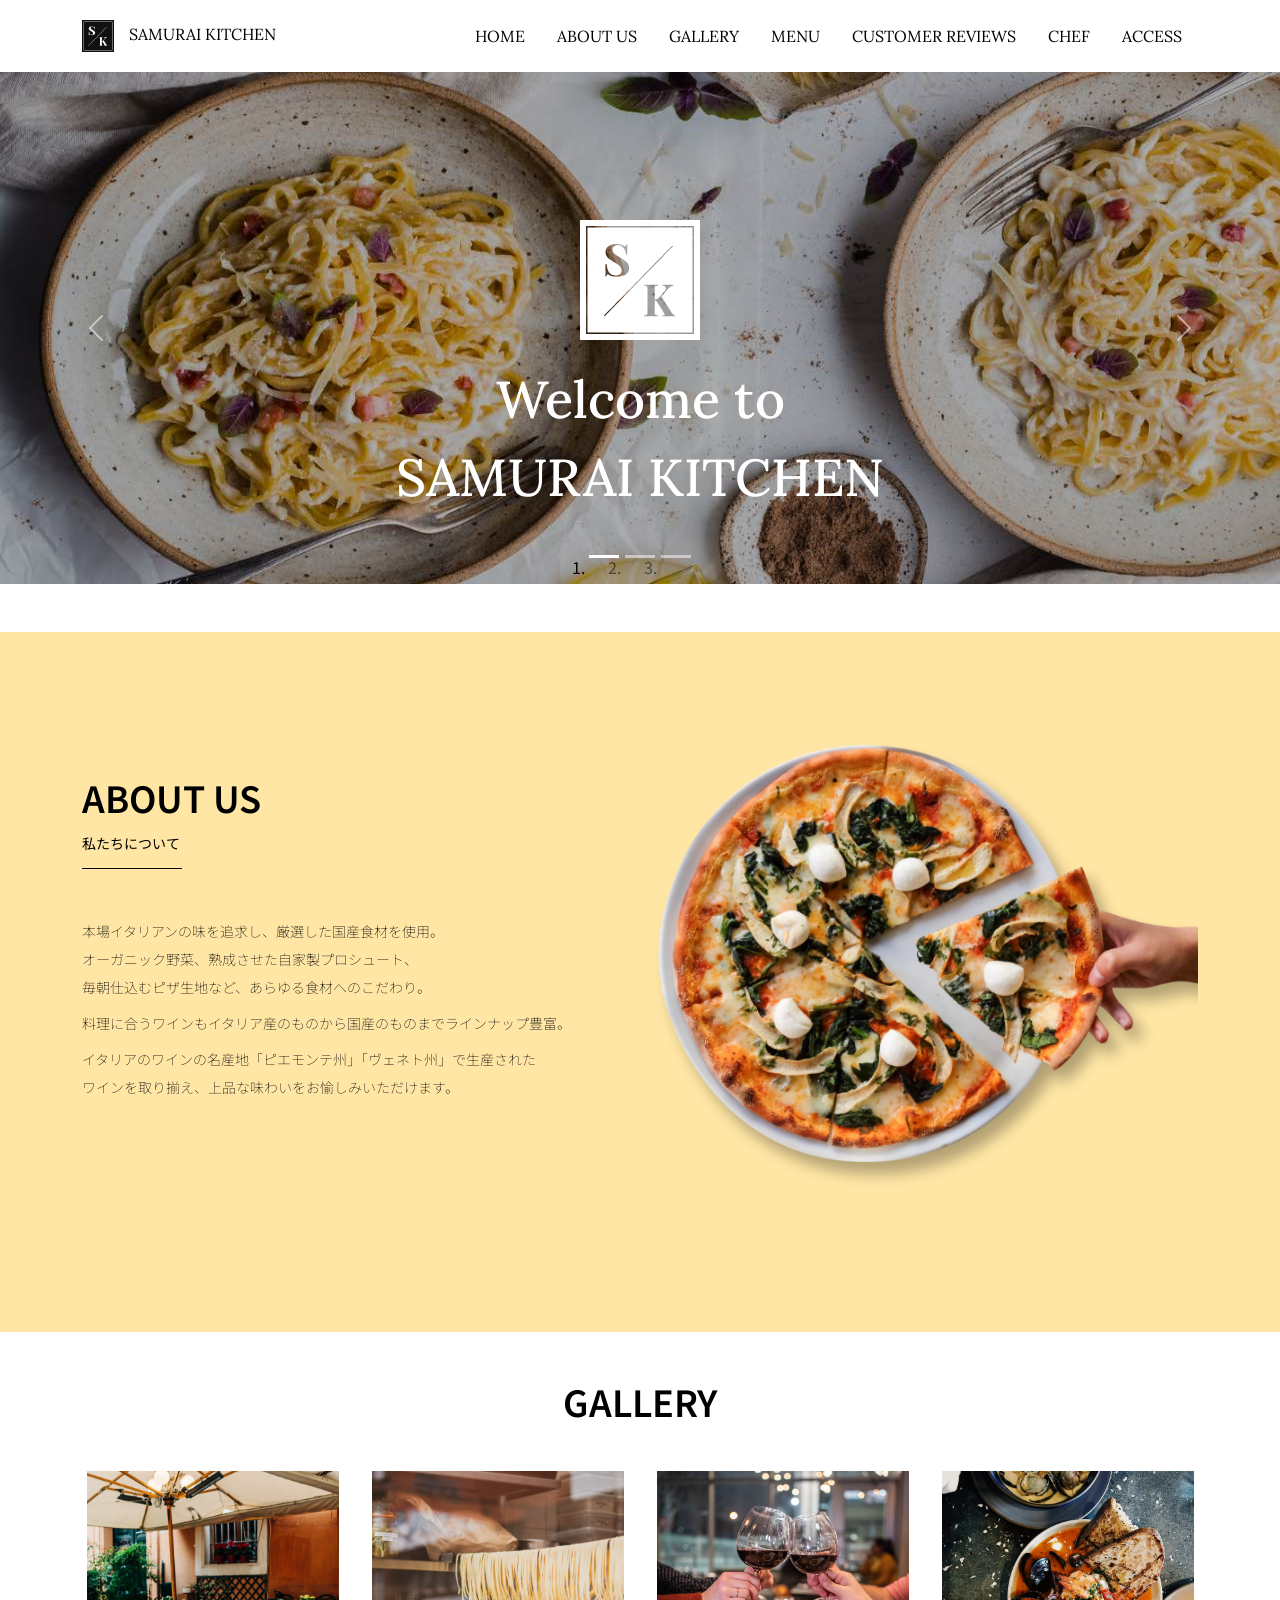
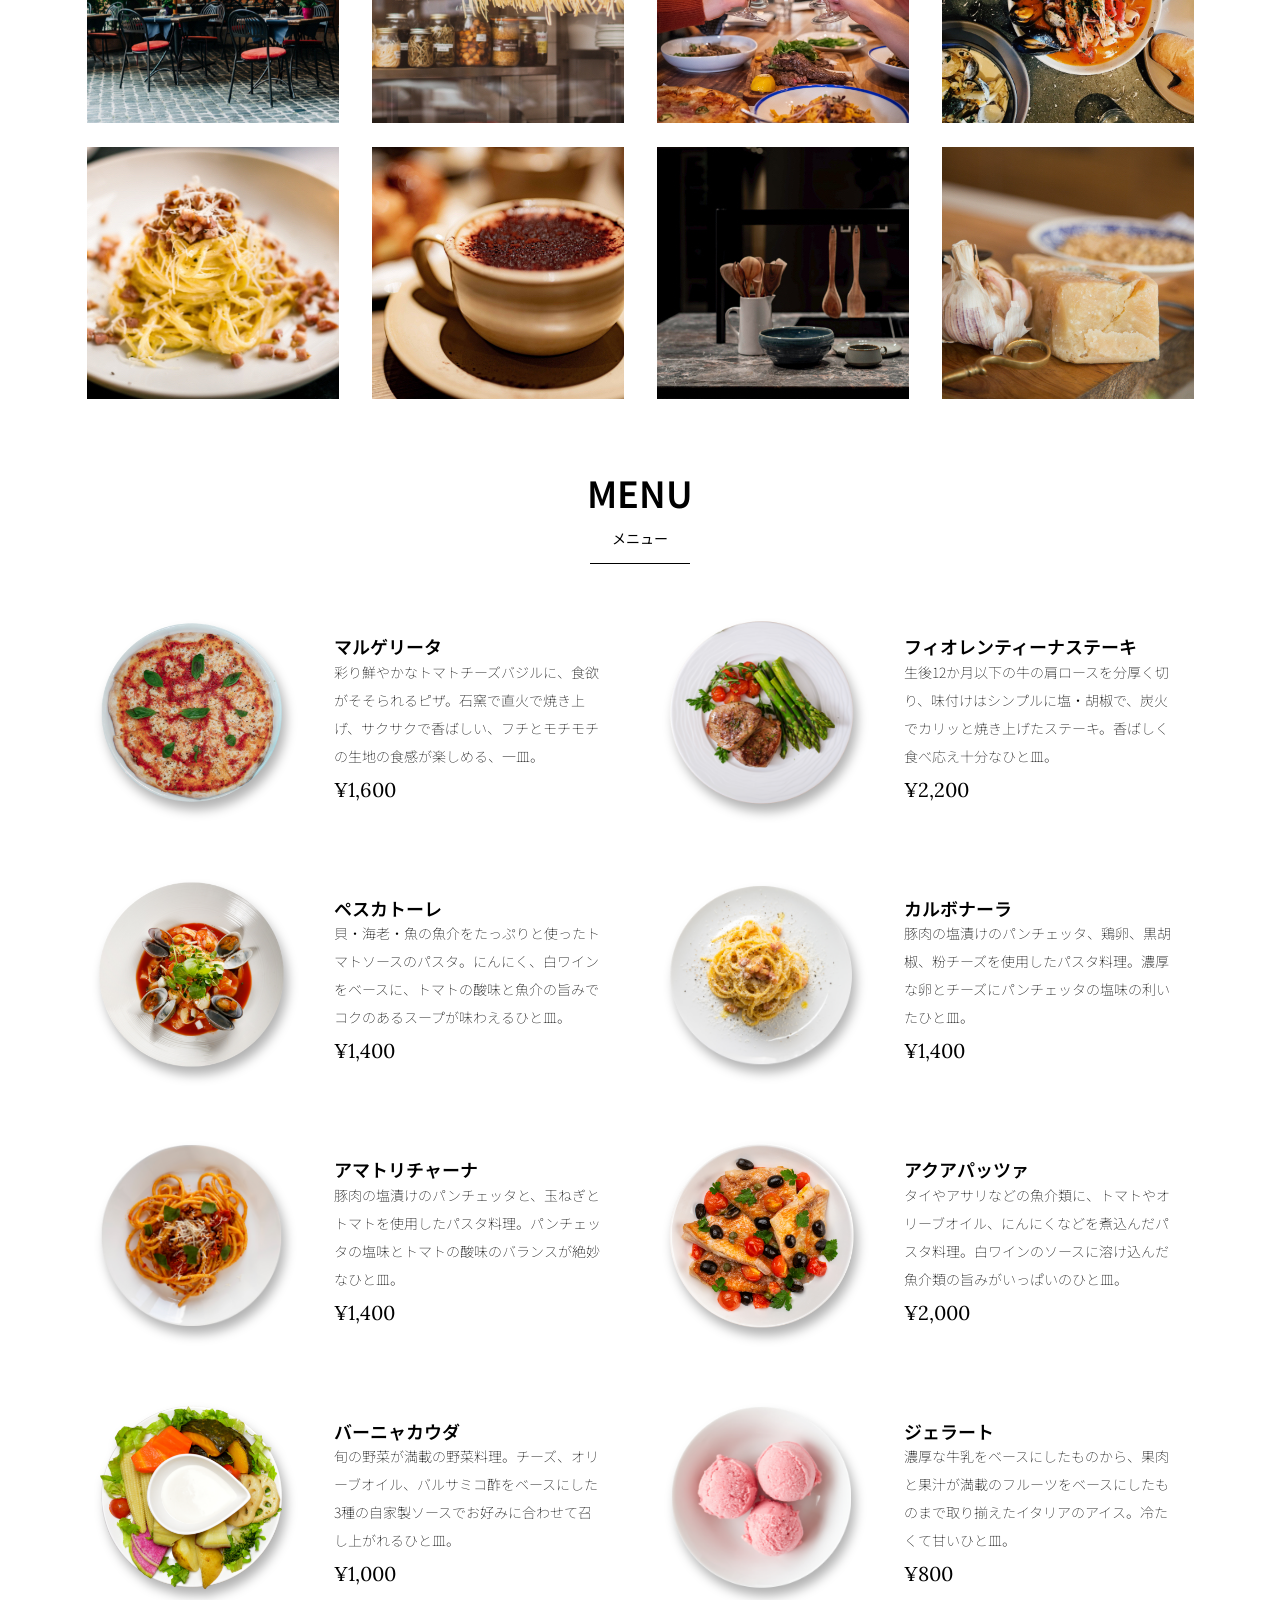
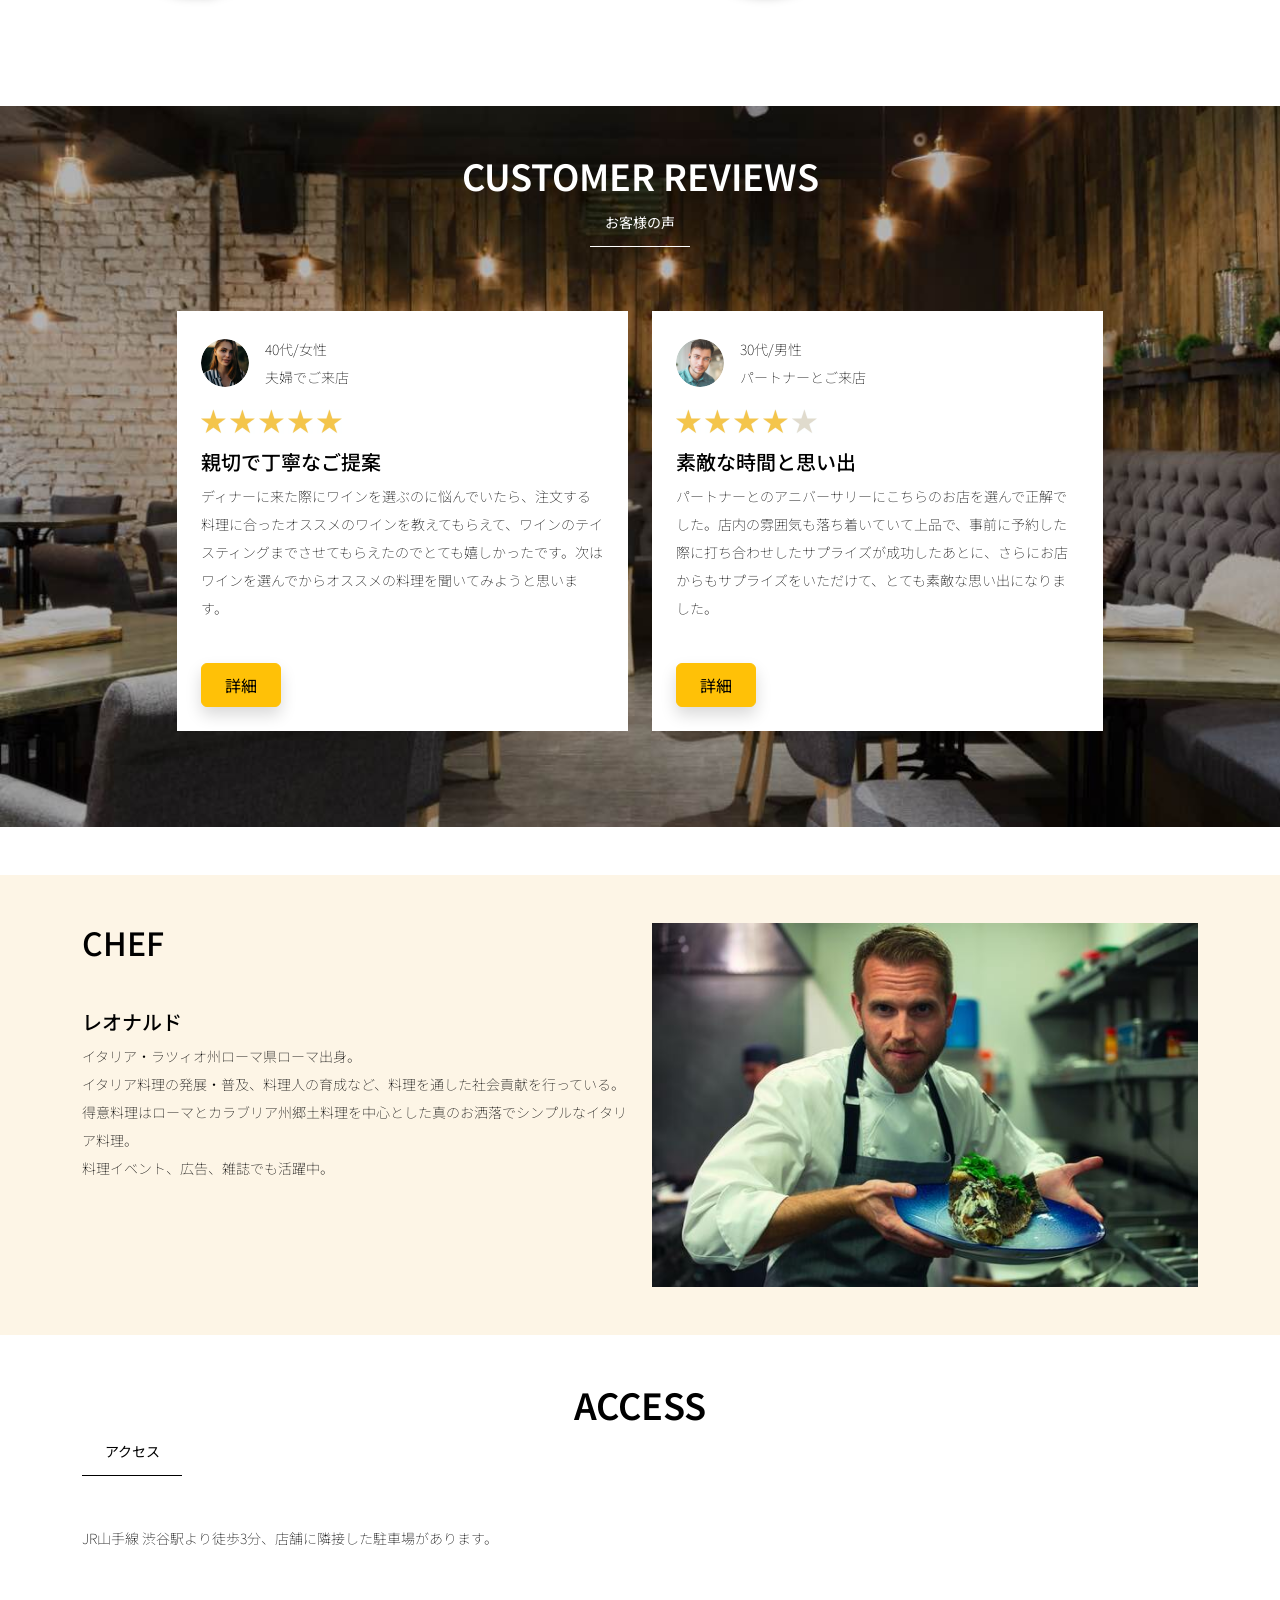
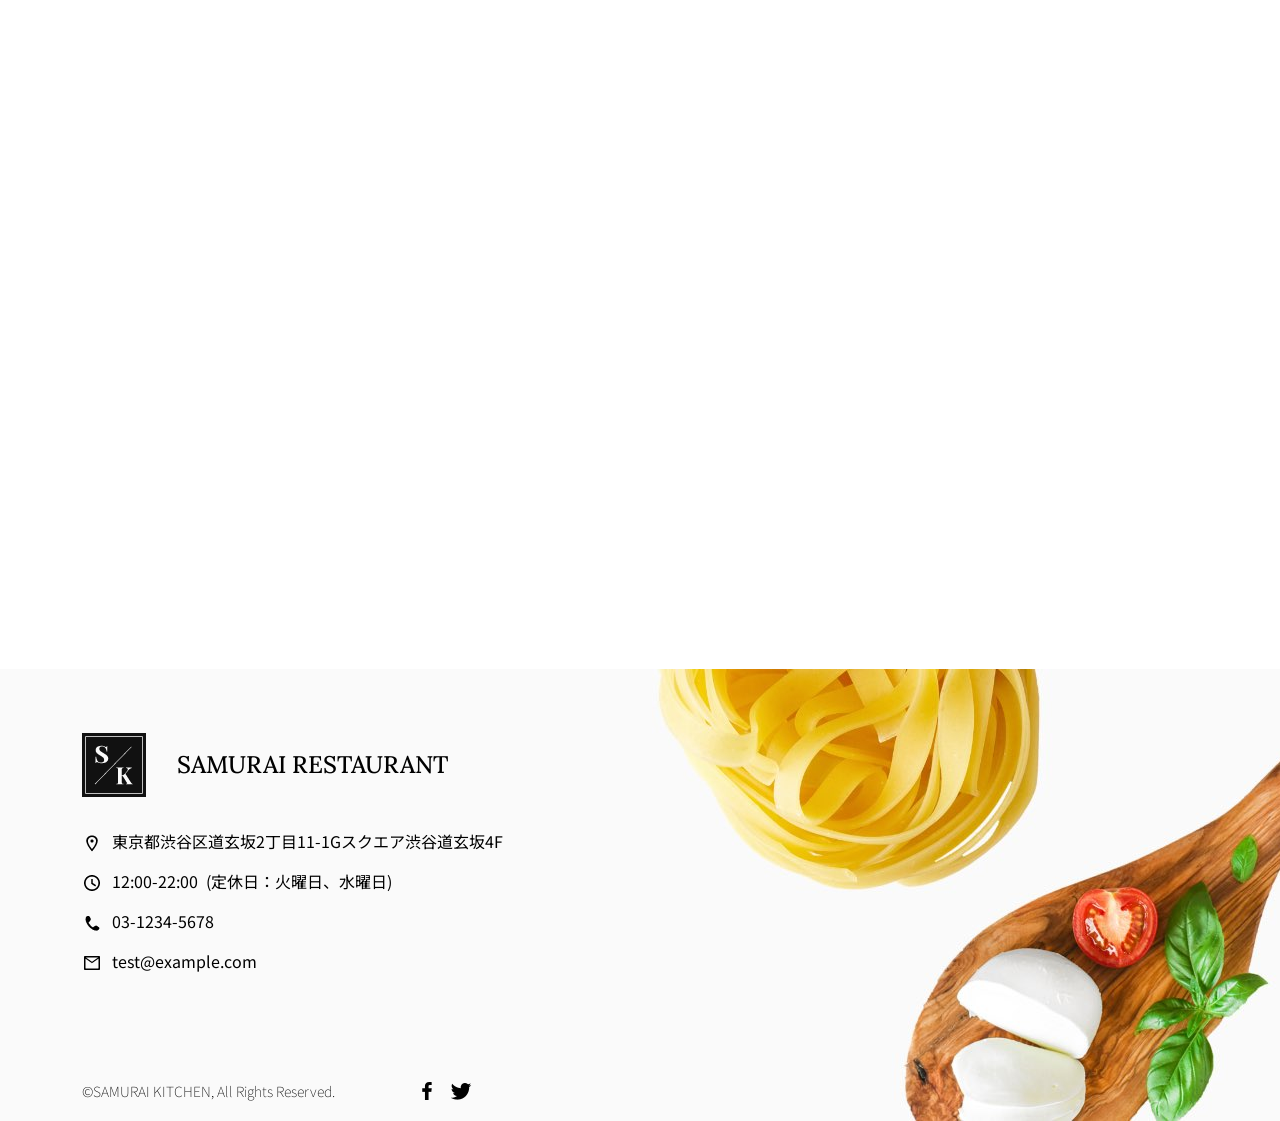
==== commit be2f0816: "Add files via upload" ====
--- a/kadai_015/index.html
+++ b/kadai_015/index.html
@@ -436,11 +436,11 @@
     </section> 
     <!-- ************************************************ レビューセクション終了 -->
     <!--**************CHEFセクション-->
-         <section id="chef">
+         <section id="chef_bg">
           <div class="container py-5 mb-5">
-      <div class="row chef_bg">
+             <div class="row"> 
                 <div class="col-lg-6 text-left mb-5">
-            <h2 class="section_title chef mt-5 mb-5">CHEF</h2>
+            <h2 class="section_title.chef mb-5">CHEF</h2>
                   <h5>レオナルド</h5>
                   <p>
                     イタリア・ラツィオ州ローマ県ローマ出身。<br>
@@ -454,8 +454,9 @@
                    <div class="col-lg-6">
 
               <!-- 画像を配置 -->
-          <img src="img/chef.jpg" class="img-fluid" alt="chef">
-          </div>
+          <img src="img/chef.jpg" class="img-fluid" alt="chef mt-5">
+          </div>
+        </div>
         </div>
       </div>
     </section> 
--- a/kadai_015/stylesheet/style.css
+++ b/kadai_015/stylesheet/style.css
@@ -219,7 +219,7 @@
   bottom: 24px;
 }
 /*----------シェフ*/
-.chef_bg {
+#chef_bg {
   background-color: #fdf5e6;
 }
 .chef::after {
@@ -230,7 +230,7 @@
   color: #333;       /* 必要なら調整 */
   font-weight: normal; /* 必要なら調整 */
 }
-.section_title {
+.section_title.chef {
    /* フォントサイズ36px */
    font-size: 36px;
  
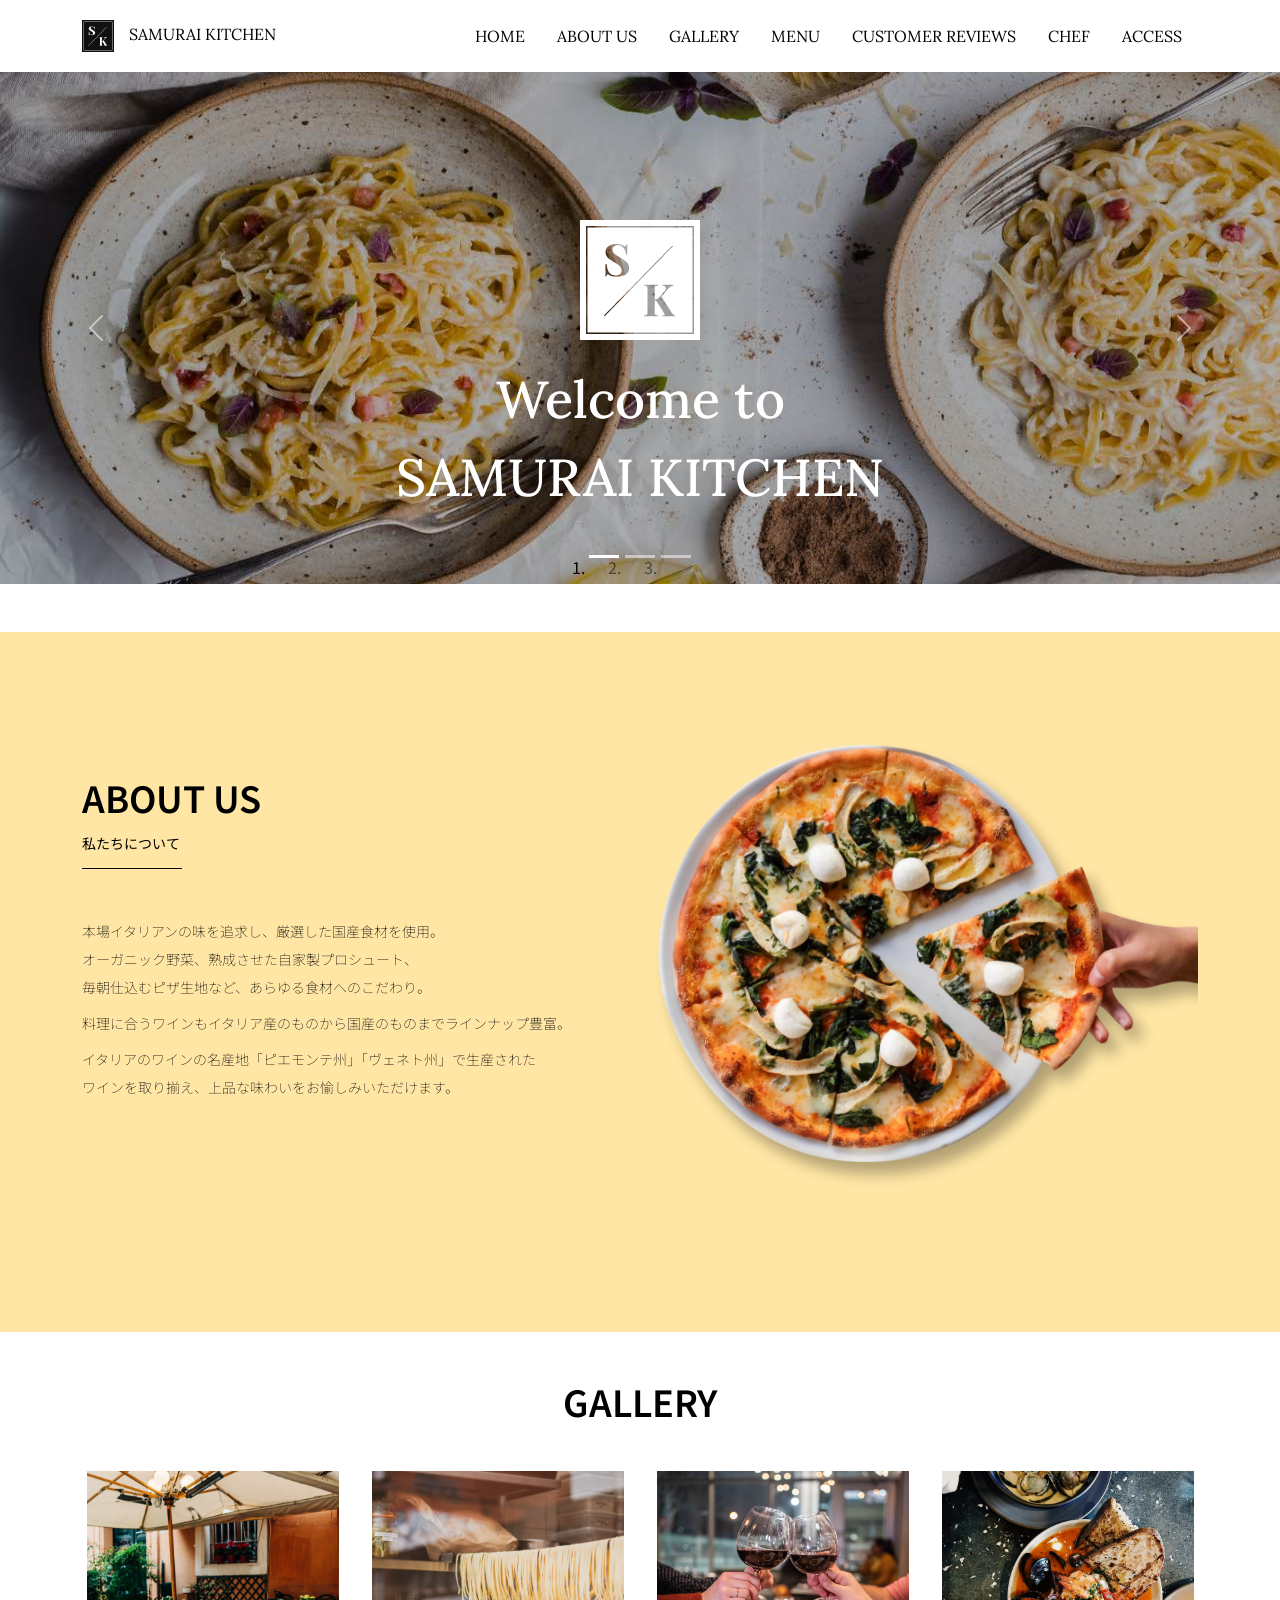
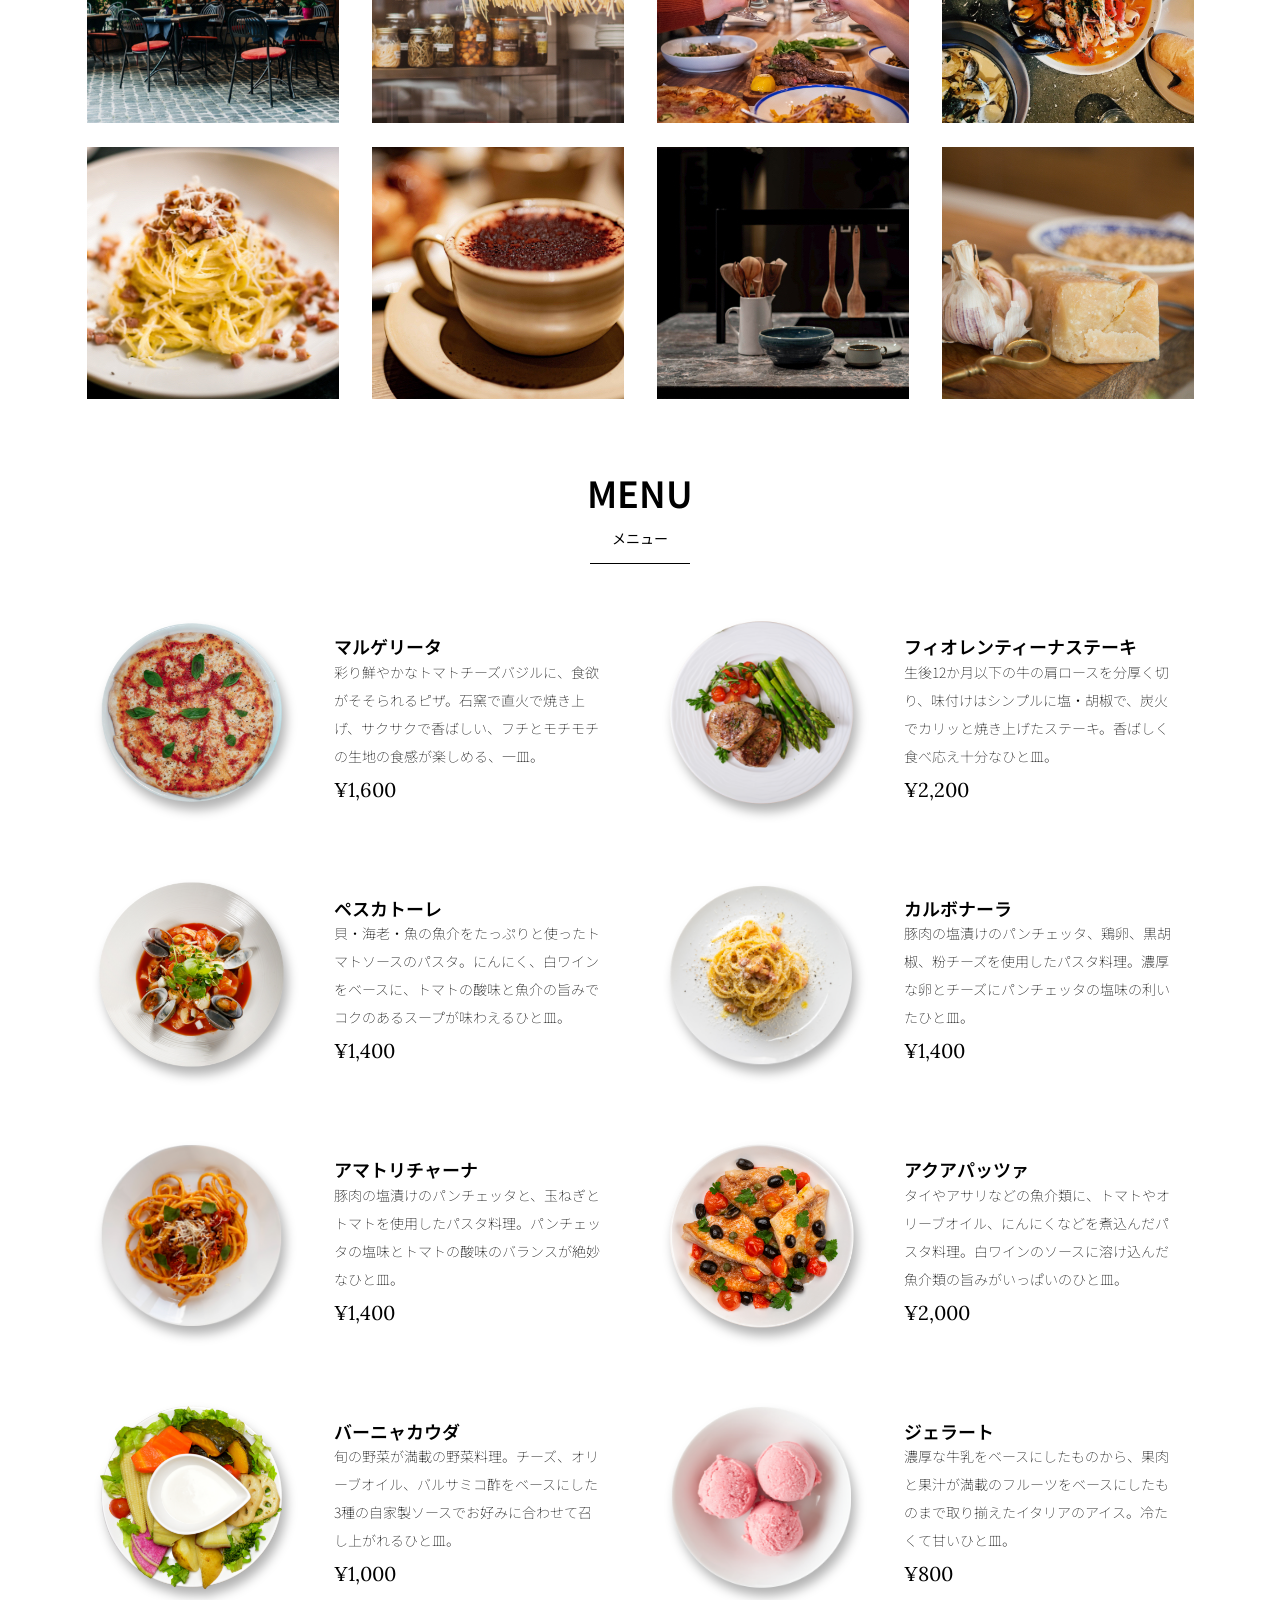
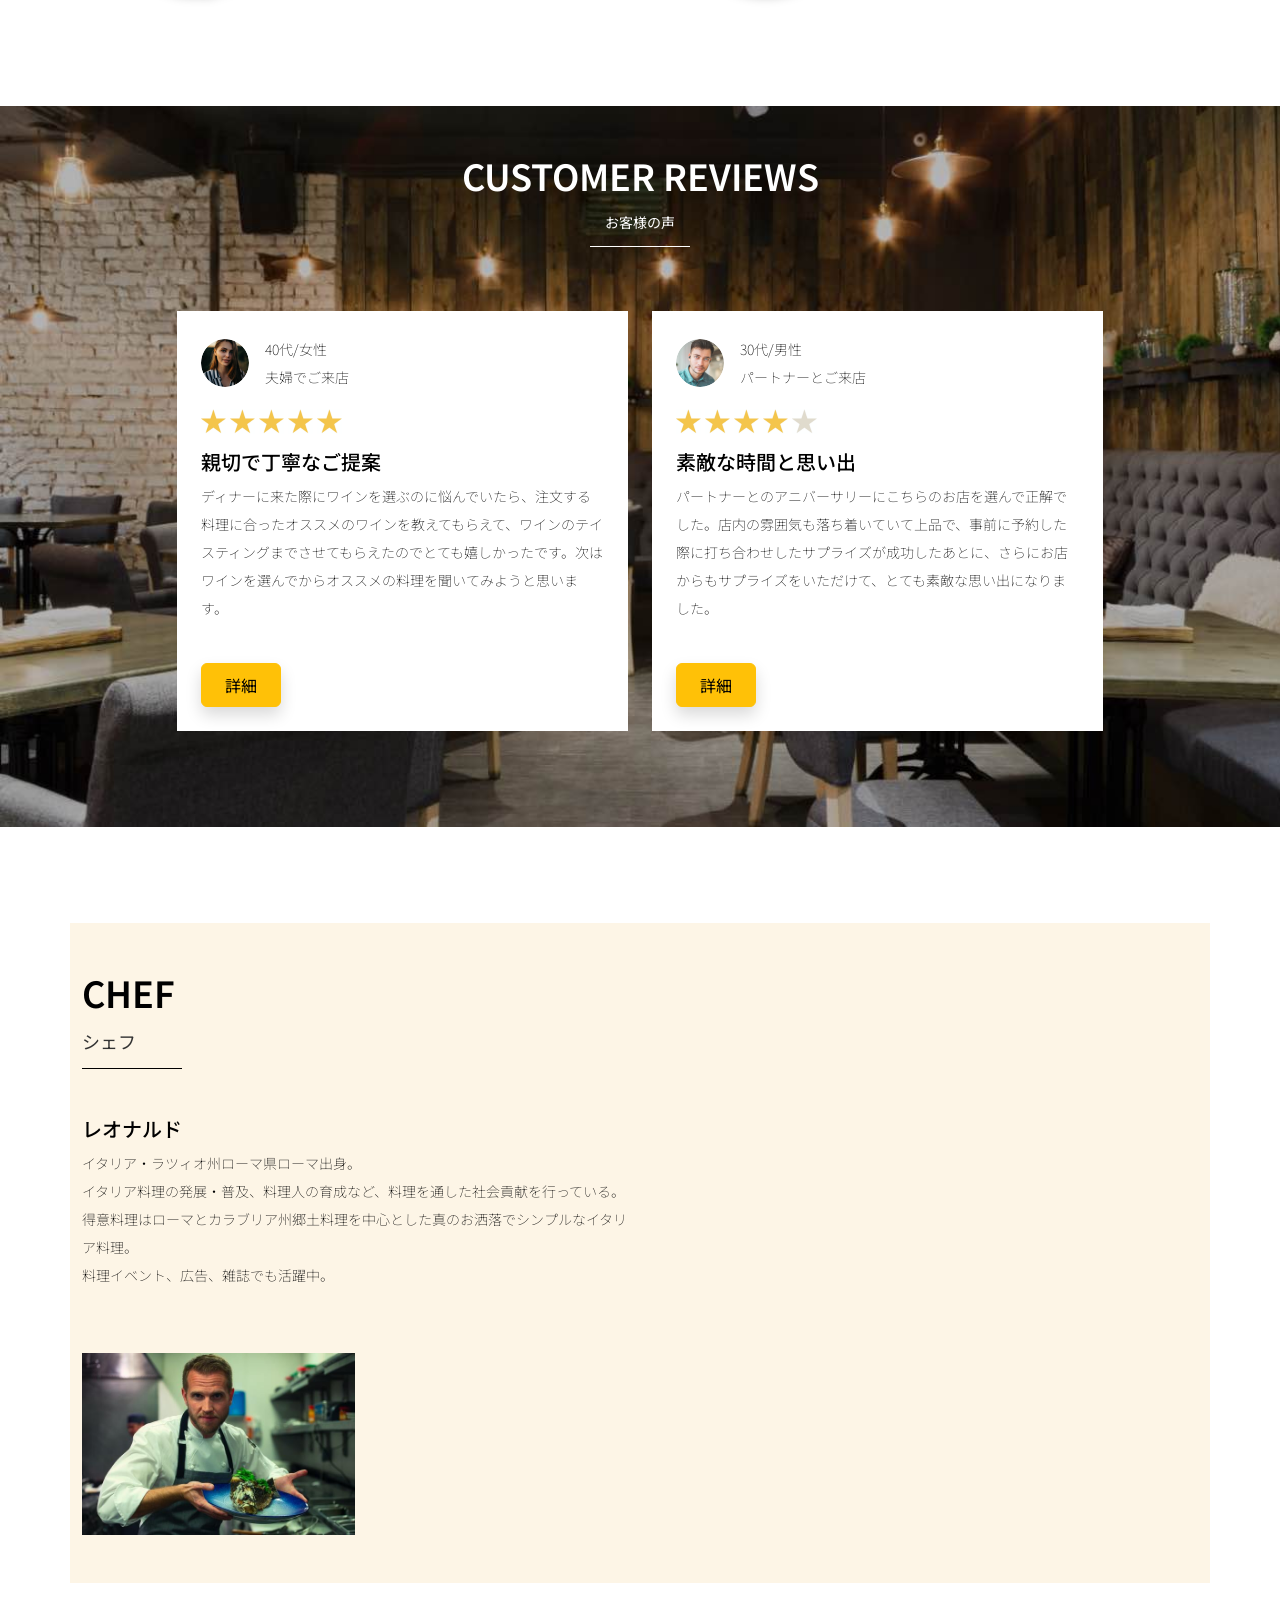
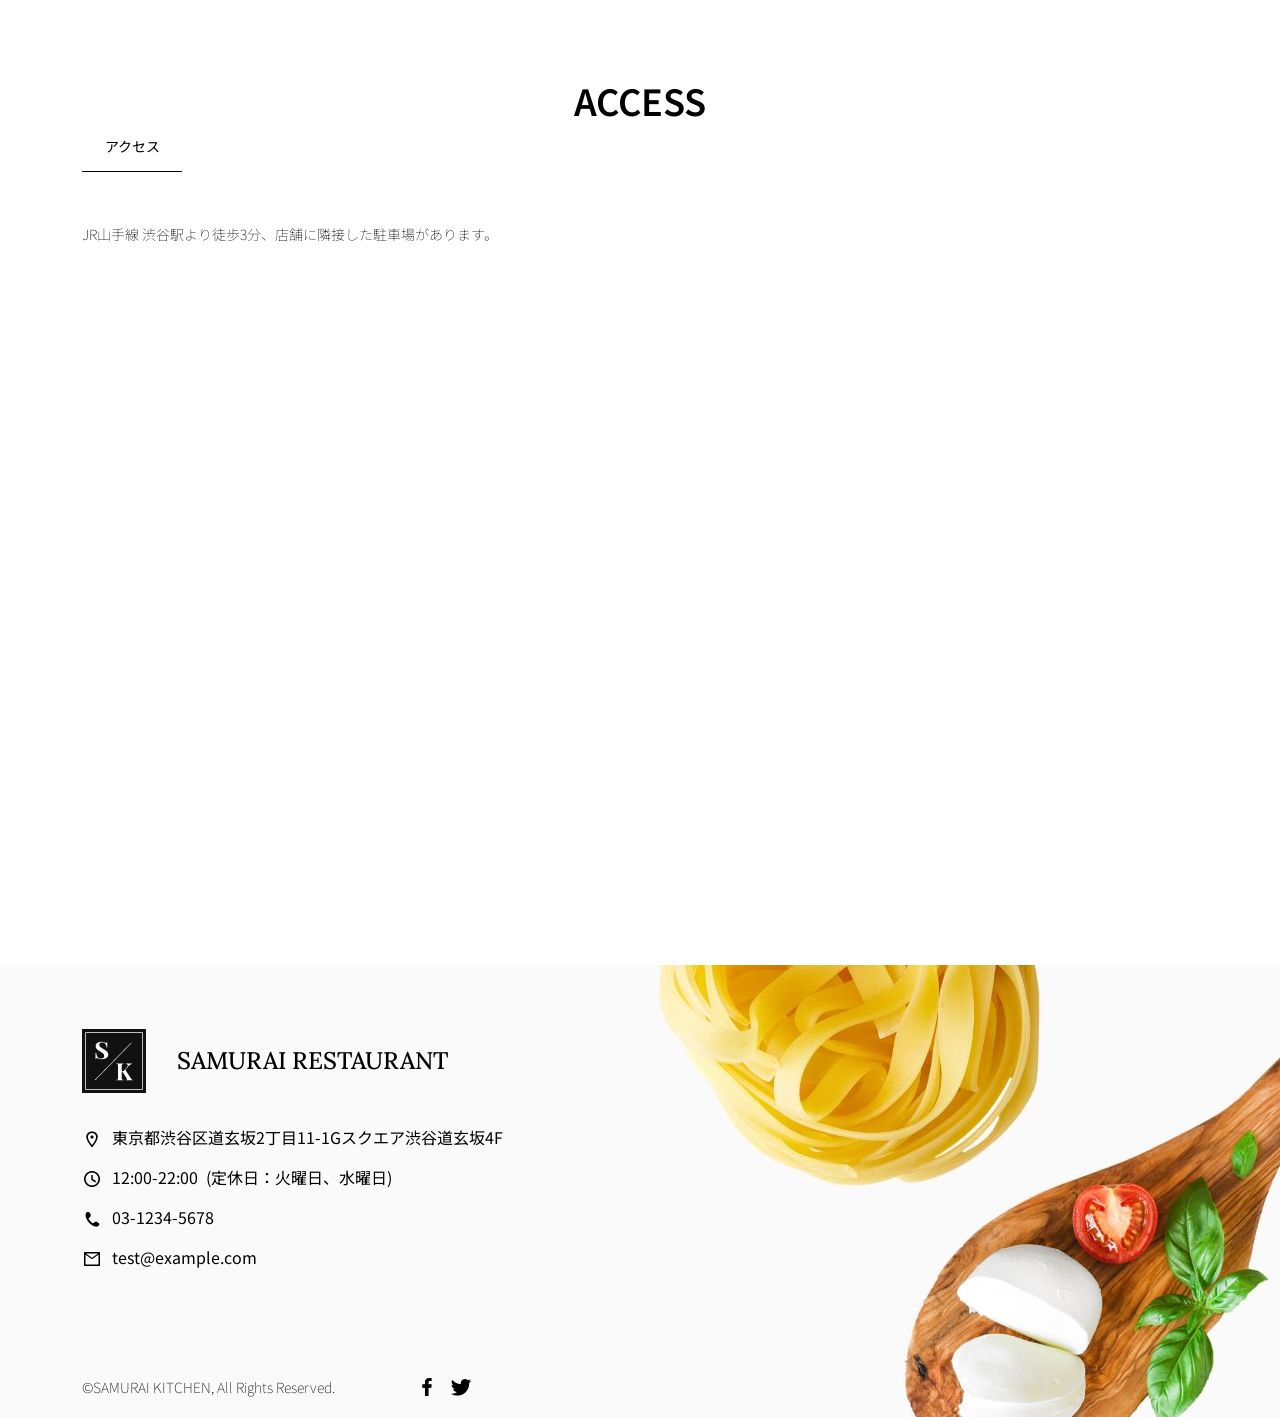
==== commit 5bc54436: "Add files via upload" ====
--- a/kadai_015/index.html
+++ b/kadai_015/index.html
@@ -436,11 +436,13 @@
     </section> 
     <!-- ************************************************ レビューセクション終了 -->
     <!--**************CHEFセクション-->
-         <section id="chef_bg">
+         <section id="chef">
           <div class="container py-5 mb-5">
-             <div class="row"> 
+             <div class="row chef_bg"> 
                 <div class="col-lg-6 text-left mb-5">
-            <h2 class="section_title.chef mb-5">CHEF</h2>
+                                <!-- 上下方向にパディング（サイズ5） -->
+                 <div class="py-5">
+            <h2 class="section_title chef mb-5">CHEF</h2>
                   <h5>レオナルド</h5>
                   <p>
                     イタリア・ラツィオ州ローマ県ローマ出身。<br>
--- a/kadai_015/stylesheet/style.css
+++ b/kadai_015/stylesheet/style.css
@@ -219,10 +219,10 @@
   bottom: 24px;
 }
 /*----------シェフ*/
-#chef_bg {
+.chef_bg {
   background-color: #fdf5e6;
 }
-.chef::after {
+.section_title.chef::after {
   content: "シェフ";
   display: block;    /* ブロック要素で下に表示 */
   margin: 0;         /* 左寄せに変更。中央寄せしない */
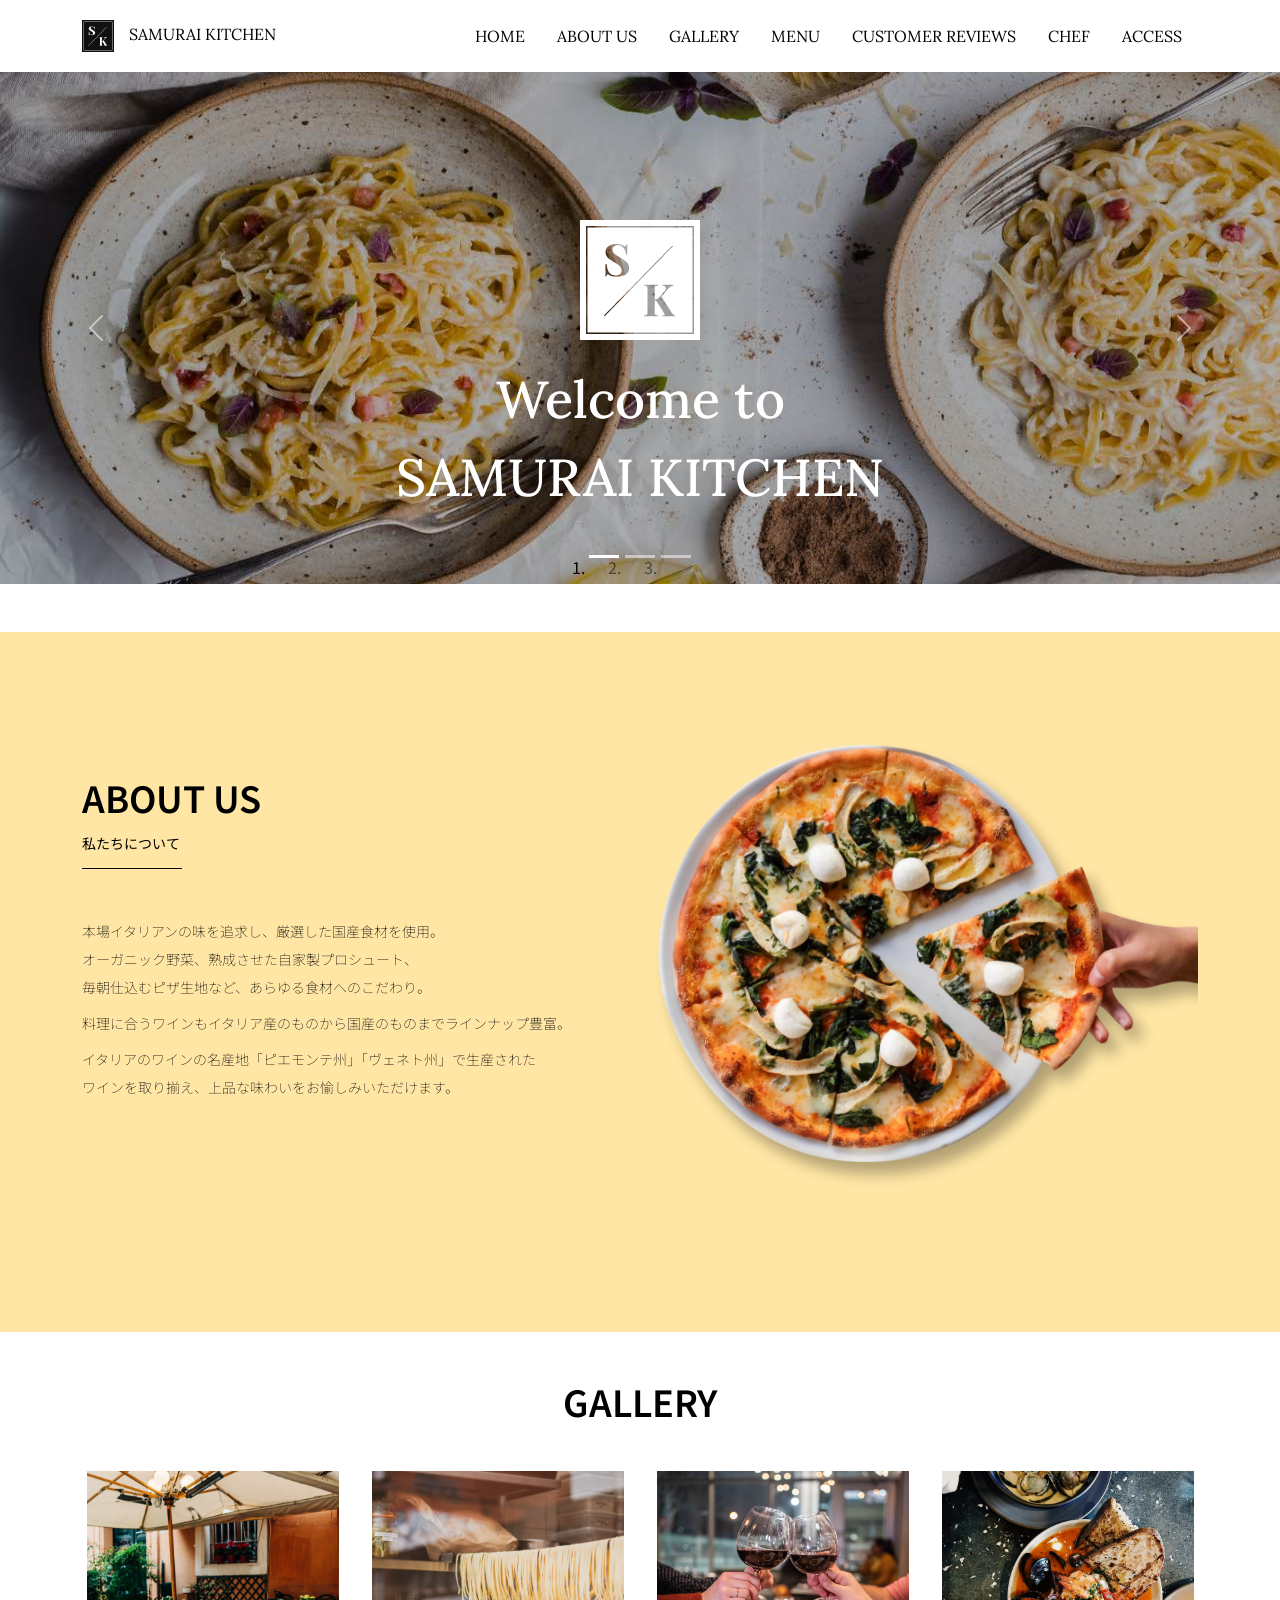
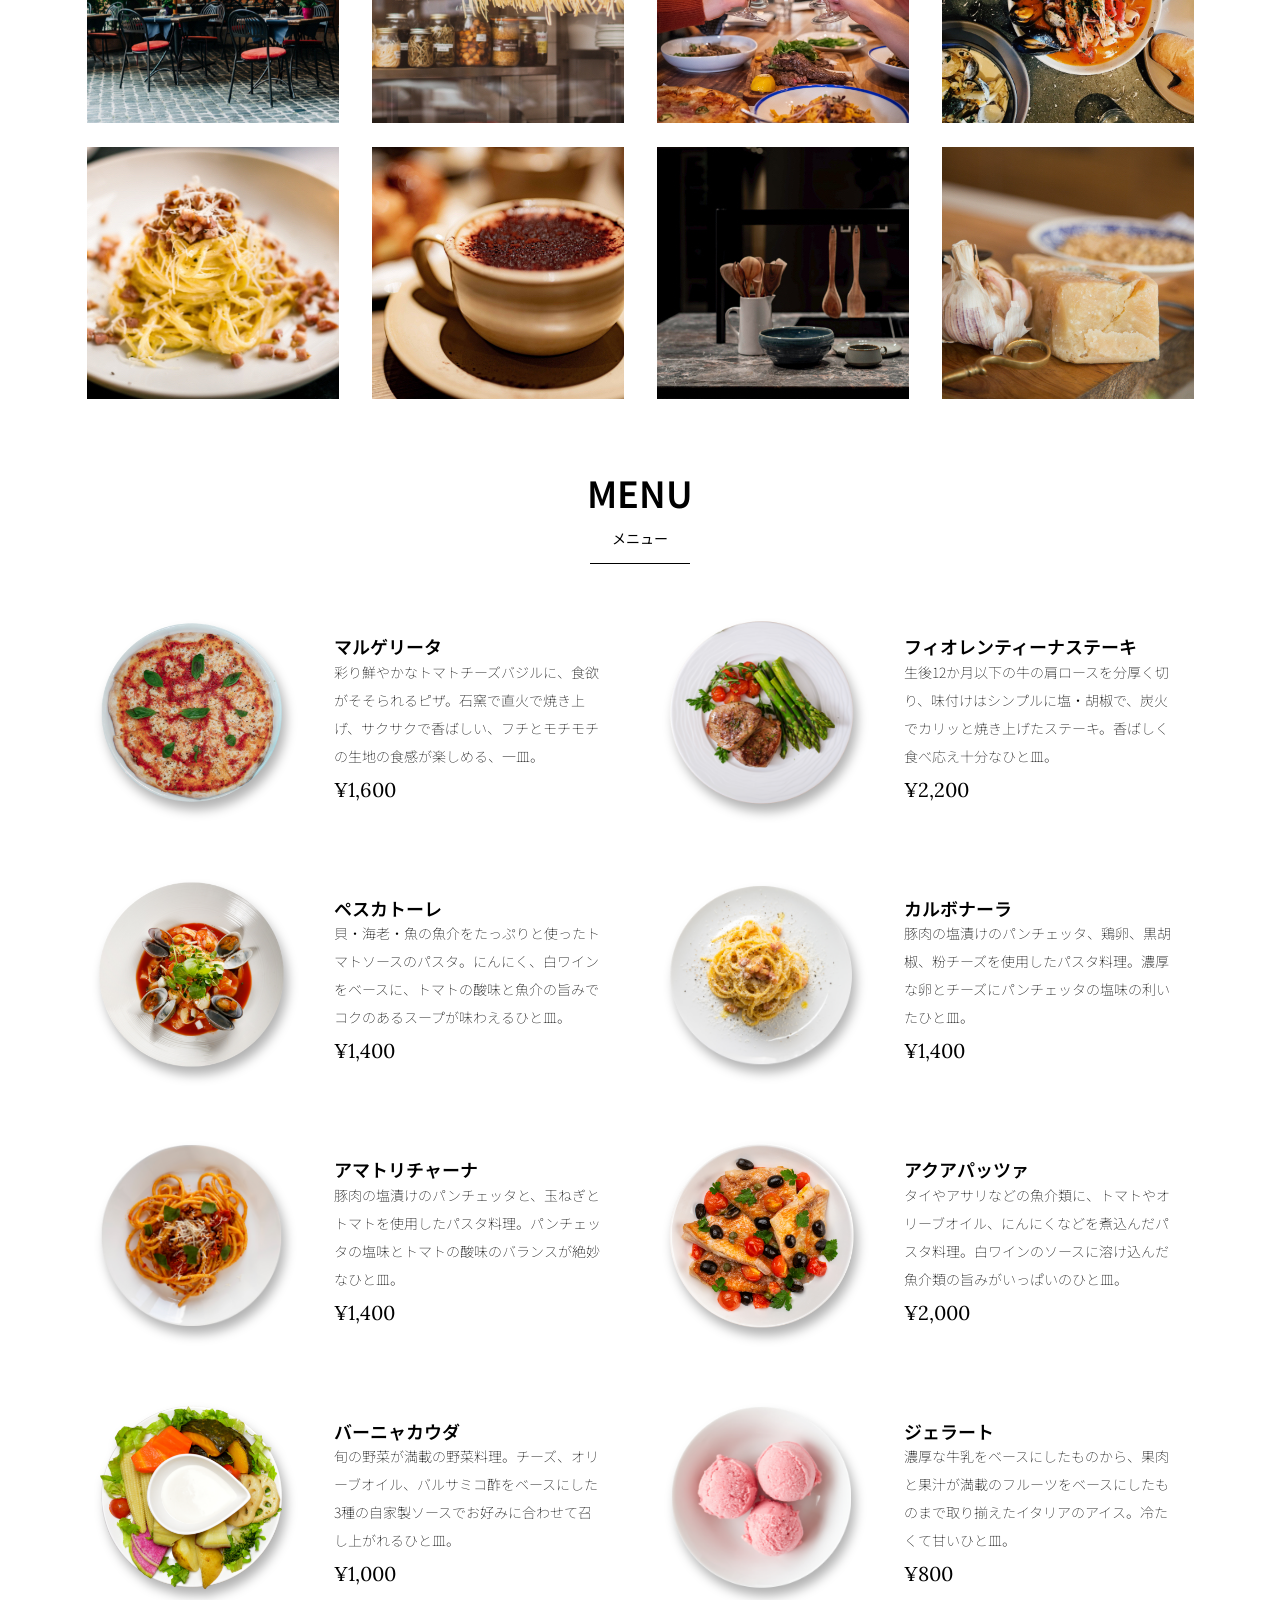
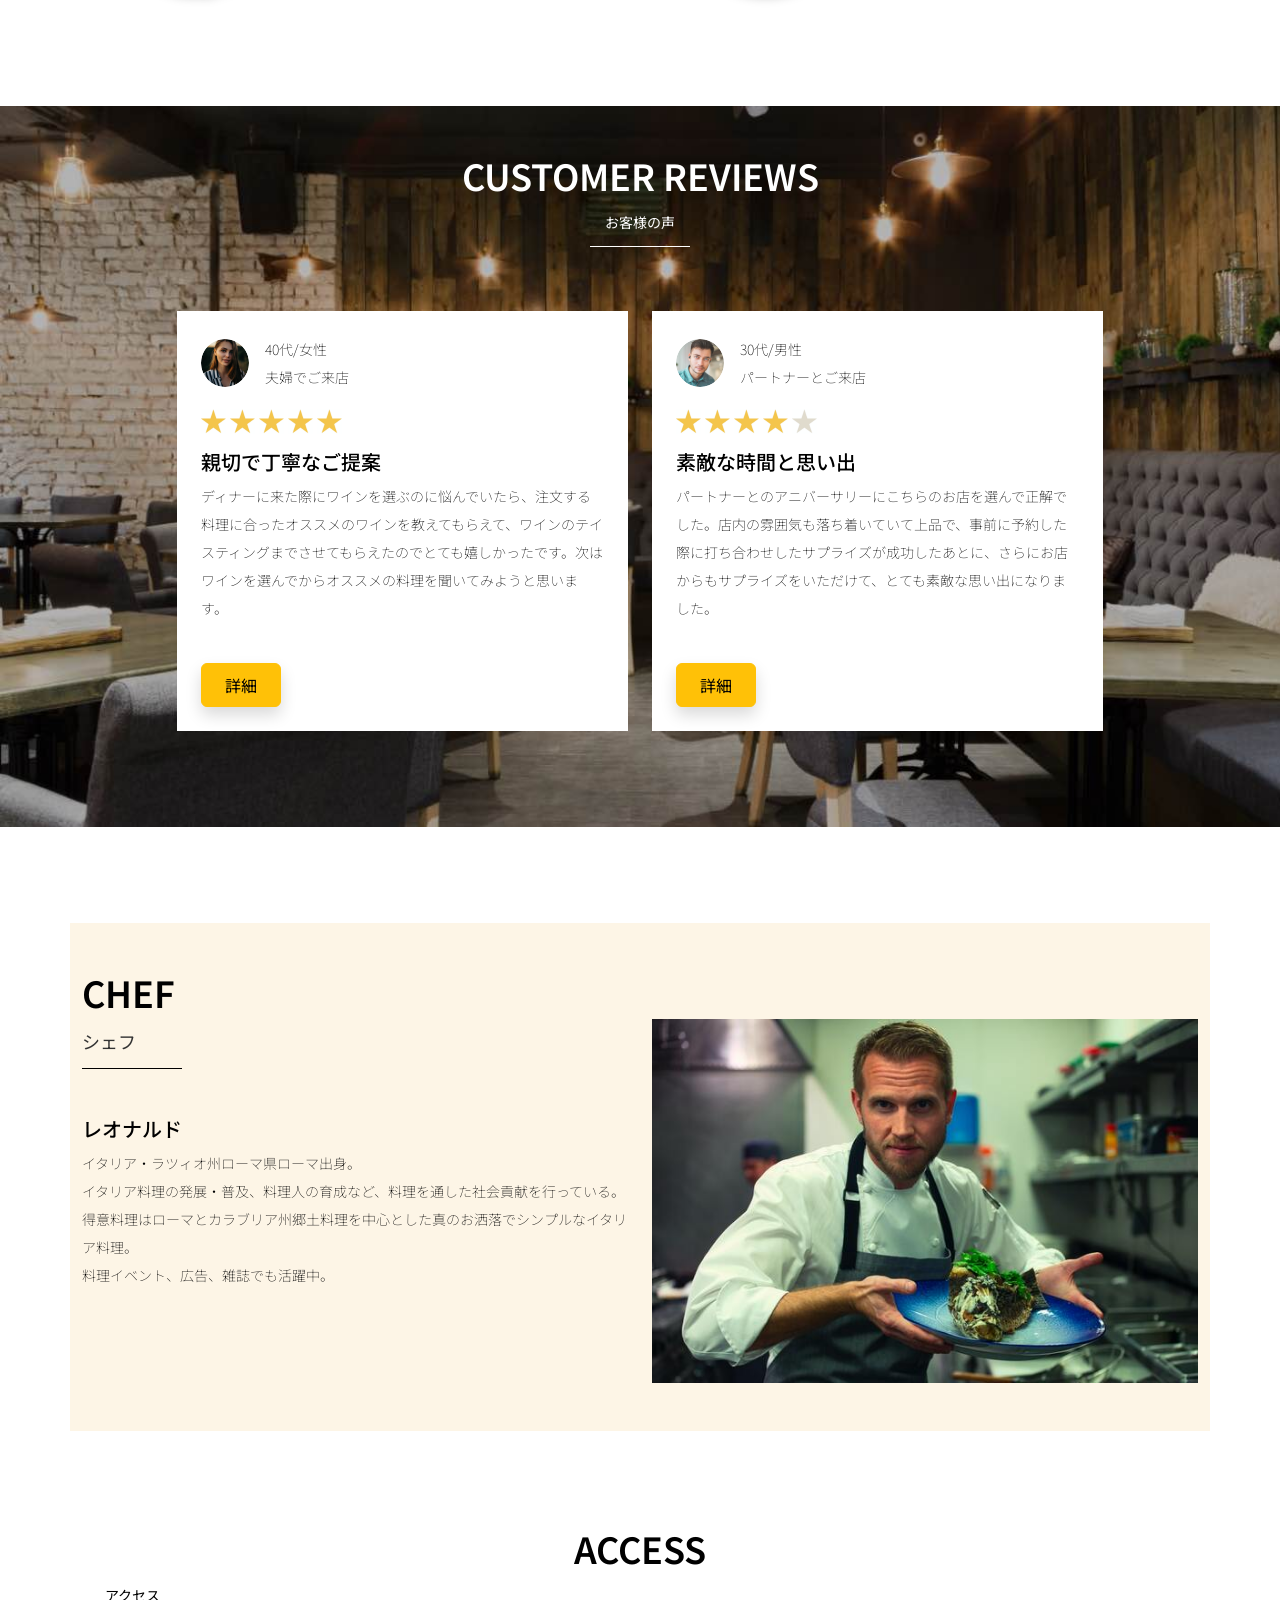
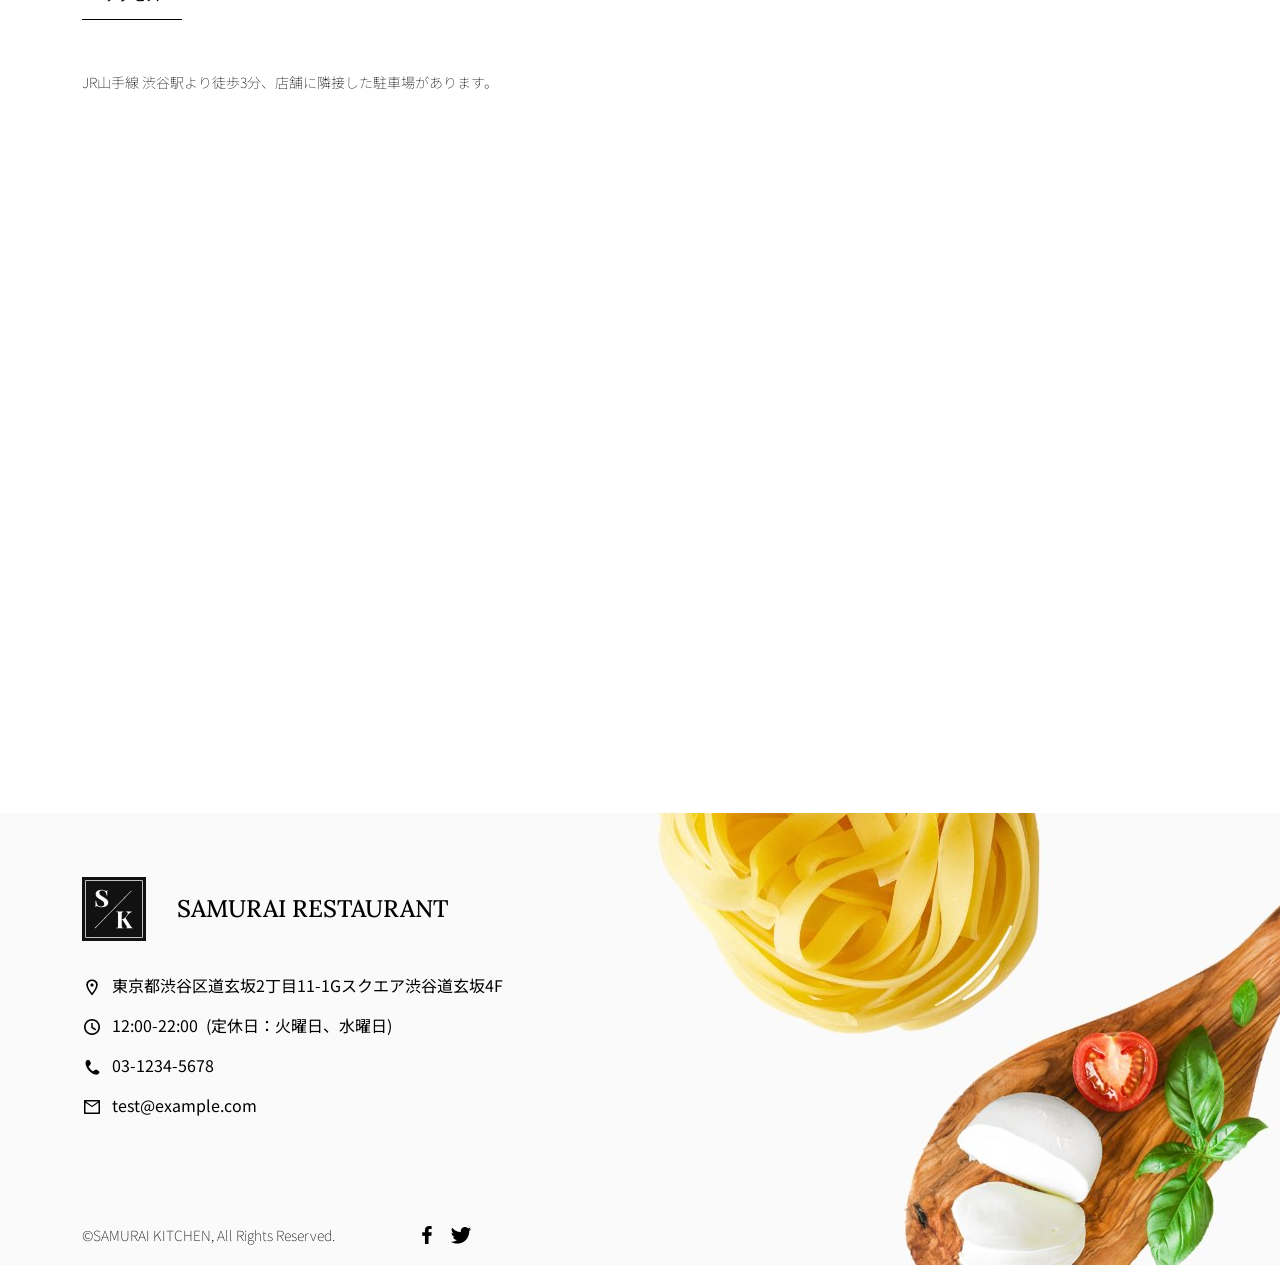
==== commit 2fdae769: "Add files via upload" ====
--- a/kadai_015/index.html
+++ b/kadai_015/index.html
@@ -452,13 +452,13 @@
                   料理イベント、広告、雑誌でも活躍中。
                   </p>
                 </div>
+                </div>
                   <!-- 右側カラム（6/12分割） -->
-                   <div class="col-lg-6">
+                   <div class="col-lg-6 mt-5 py-5">
 
               <!-- 画像を配置 -->
           <img src="img/chef.jpg" class="img-fluid" alt="chef mt-5">
           </div>
-        </div>
         </div>
       </div>
     </section> 
